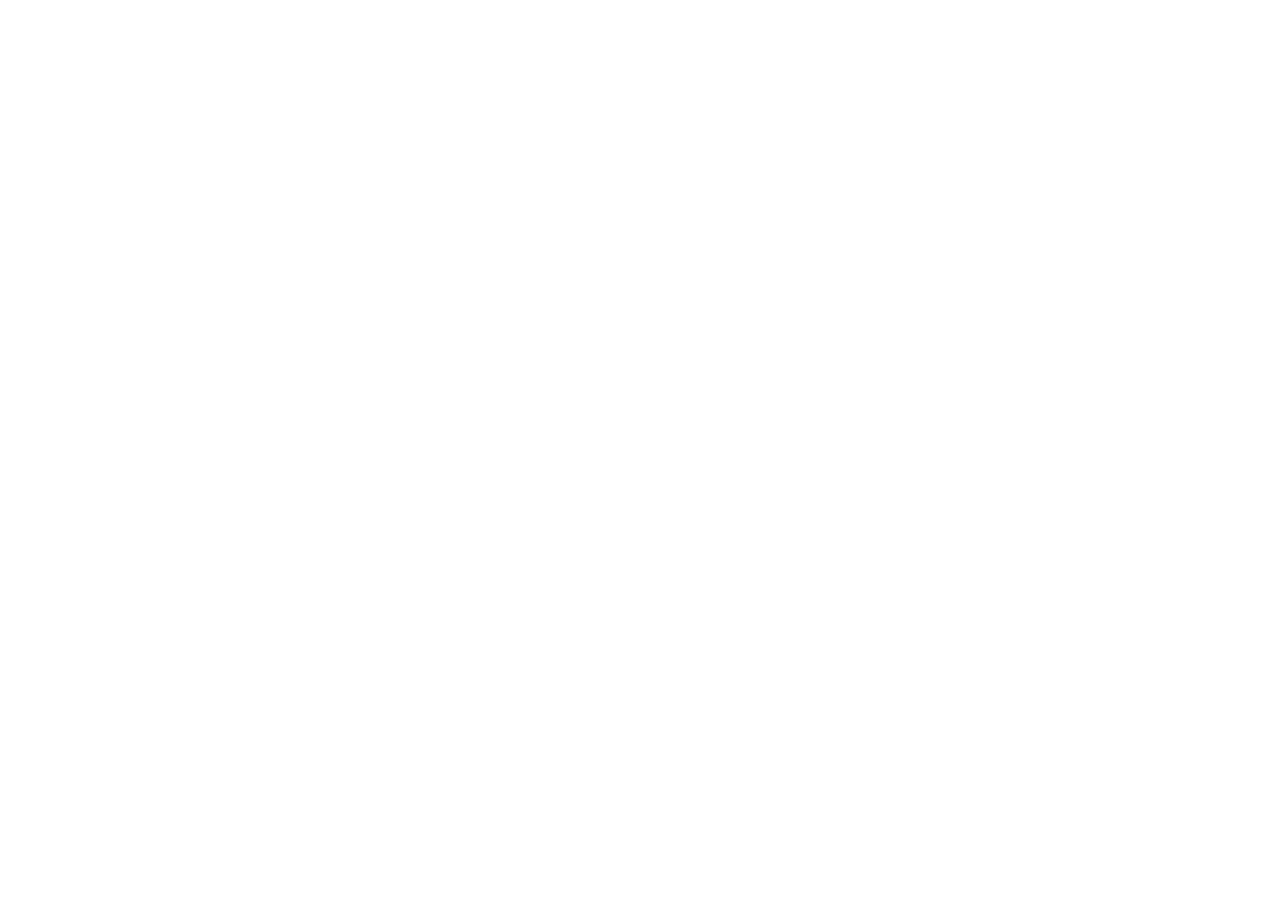
==== index.html @ b68f8e76 "1st commit" ====
<!DOCTYPE html>
<html>

<head>
    <meta charset="utf-8">
    <title>O-Be Mobile Website</title>
    <meta name="viewport" content="width=device-width, initial-scale=1, maximum-scale=1, user-scalable=no">
    <!-- font family  webfont link -->
    <!--<link href='http://fonts.googleapis.com/css?family=Roboto:500,400italic,700,400' rel='stylesheet' type='text/css'>-->
    <!--<link href='http://fonts.googleapis.com/css?family=Lobster+Two:400italic,400' rel='stylesheet' type='text/css'> -->
    <!-- CSS links  -->
    <link href="css/bootstrap.css" rel="stylesheet" type="text/css" />
    <link href="css/owlcarousal/owl.carousel.css" rel="stylesheet" type="text/css" />
    <link href="css/owlcarousal/owl.transitions.css" rel="stylesheet" type="text/css" />
    <link href="css/footable/footable.core.css" rel="stylesheet" type="text/css" />
    <link href="css/footable/footable.standalone.css" rel="stylesheet" type="text/css" />
    <link href='css/photoswipe.css' rel='stylesheet' type='text/css'>
    <link href='css/default-skin.css' rel='stylesheet' type='text/css'>
    <link href='css/jquery.mobile.custom.structure.css' rel='stylesheet' type='text/css'>
    <link href="css/style.css" rel="stylesheet" type="text/css" />
    <link href="css/style.css" rel="stylesheet" type="text/css" /> </head>

<body class="orange">
    <!-- Home page start -->
    <div class="page" data-role="page" id="home">
        <!-- navigation menu start here -->
        <div class="sidebar">
            <div class="profile"> <img src="img/profile.png" class="profilebg" alt="">
                <div class="profilepic"><img src="https://placehold.it/160x160/F9B269/ffffff/&text=User" class="" alt=""></div>
                <div class="text-center username"></div>
            </div>
            <ul class="nav navbar-nav navbar-right pull-left side-menu"> </ul>
        </div>
        <!-- navigation menu start here -->
        <!-- Header start here -->
        <div class="header">
            <button class="btn btn-primary pull-left opensidebarbtn"> <span class="glyphicon glyphicon-menu-hamburger" aria-hidden="true"></span> </button>
            <div class="page_title">O-Be</div>
            <button class="btn btn-primary pull-right notification-btn"><span class="glyphicon glyphicon-bell" aria-hidden="true"></span></button> <span class="badge pull-right badge-notify top-badge">0</span>
            <button class="btn btn-primary pull-right logout-btn"><span class="glyphicon glyphicon-log-out" aria-hidden="true"></span></button>
            <div class="notification-list">
                <div class="container-fluid" style="margin-top:0">
                    <div class="row">
                        <div class="col-md-12 textcenter services">
                            <div class="details">
                                <p>Notification 1</p>
                            </div>
                        </div>
                        <div class="col-md-12 textcenter services">
                            <div class="details">
                                <p>Notification 2</p>
                            </div>
                        </div>
                    </div>
                </div>
            </div>
        </div>
        <!-- Header ends here -->
        <!-- page content start here -->
        <div class="container-fluid">
            <div class="row">
                <div id="myCarousel" class="slide">
                    <div class="item active"> <img src="img/profile.png" alt="">
                        <div class="carousel-caption">
                            <h2>O-Be is Awesome</h2>
                            <p>Powerfull and Intutive</p>
                        </div>
                    </div>
                    <div class="item"> <img src="img/profile.png" alt="">
                        <div class="carousel-caption">
                            <h2>Innovative and Clean</h2>
                            <p>Sharp edges & Clean design</p>
                        </div>
                    </div>
                    <div class="item"> <img src="img/profile.png" alt="">
                        <div class="carousel-caption">
                            <h2>More Flexible Elements</h2>
                            <p>Swipe to slide Wipe to side menu.</p>
                        </div>
                    </div>
                </div>
            </div>
            <div class="col-md-12">
                <h3>Welcome</h3>
                <p>O-Be brings Awesome creativity to your application, an awesome page, great user experience, all of this with better and best frameworks</p>
            </div>
            <div class="">
                <div class="col-lg-4 textcenter features">
                    <div class=" img"><img class="" alt="140x140" src="img/services3.jpg"></div>
                    <h2>Awesome</h2>
                    <p>Retina Device Ready,Impressive with Sharp icons. hundreads of font awesome fonts icons </p>
                    <p><a class="btn btn-default" href="#" role="button">View details »</a></p>
                </div>
                <div class="col-lg-4 textcenter features">
                    <div class=" img"><img class="" alt="140x140" src="img/services2.jpg"></div>
                    <h2>Creative</h2>
                    <p>Followed by Bootstrap Frame work to makes light weighted Code and clean development</p>
                    <p><a class="btn btn-default" href="#" role="button">View details »</a></p>
                </div>
                <div class="col-lg-4 textcenter features">
                    <div class=" img"><img class="" alt="140x140" src="img/services1.jpg"></div>
                    <h2>Adoptable</h2>
                    <p>Multiple device supported HTML Development, easy to adopt for Phonegap app also</p>
                    <p><a class="btn btn-default" href="#" role="button">View details »</a></p>
                </div>
            </div>
            <div class="row">
                <div class="col-md-12 section_imgtitle">
                    <h1>Services</h1>
                    <h5>We love creative stuff and we are delivered</h5>
                    <div class="overlay_chex"></div> <img class="responsive_image" src="img/banner1.jpg" alt="img"> </div>
            </div>
            <div class="alert alert-success alert-dismissible" role="alert">
                <button type="button" class="close" data-dismiss="alert" aria-label="Close"><span aria-hidden="true">&times;</span></button> <strong>Awesome!</strong> <span id="devicemessage">Better check yourself, you're looking too good.</span>
                <br> This message displayed by device detaction script </div>
            <div>
                <div class="clearfix"></div>
                <div class="container-fluid">
                    <div class="row">
                        <div class="col-lg-4 textcenter services">
                            <div class=" img"><img class="" alt="140x140" src="img/services1.jpg"></div>
                            <div class="details">
                                <h4 class="text-left">O-Be is Awesome</h4>
                                <p>Lorem ipsum dolor sit amet, consectetur adipiscing elit. Donec venenatis sagittis ipsum, mollis pharetra nunc auctor in. Aenean quis diam est. </p>
                                <p><a class="btn btn-default" href="#" role="button">View details »</a></p>
                            </div>
                        </div>
                        <div class="col-lg-4 textcenter services">
                            <div class=" img"><img class="" alt="140x140" src="img/services2.jpg"></div>
                            <div class="details">
                                <h4 class="text-left">Innovative and Clean</h4>
                                <p>Lorem ipsum dolor sit amet, consectetur adipiscing elit. Donec venenatis sagittis ipsum, mollis pharetra nunc auctor in. Aenean quis diam est. </p>
                                <p><a class="btn btn-default" href="#" role="button">View details »</a></p>
                            </div>
                        </div>
                        <div class="col-lg-4 textcenter services">
                            <div class=" img"><img class="" alt="140x140" src="img/services3.jpg"></div>
                            <div class="details">
                                <h4 class="text-left">More Flexible Elements</h4>
                                <p>Lorem ipsum dolor sit amet, consectetur adipiscing elit. Donec venenatis sagittis ipsum, mollis pharetra nunc auctor in. Aenean quis diam est. </p>
                                <p><a class="btn btn-default" href="#" role="button">View details »</a></p>
                            </div>
                        </div>
                    </div>
                </div>
            </div>
            <hr>
            <blockquote>
                <p>Very nice to handle code nad CSS, Multi theme color combinationa and much more. Great work thanks for beautiful template</p>
                <footer>maxartkiller<cite title="Source Title">Design World</cite></footer>
            </blockquote>
        </div>
        <!-- page content ends here -->
    </div>
    <!-- Home page end-->
    <!-- introduction page -->
    <div class="page" id="introduction" data-role="page">
        <div class="slidercontainer">
            <div class="clearfix"></div>
            <div id="indexcarousal" class=" indexpage">
                <div class="item active"> <img src="img/index1.jpg" alt="">
                    <div class="carousel-caption">
                        <h4>O-Be is Awesome</h4>
                        <p>Powerfull and Intutive</p>
                    </div>
                </div>
                <div class="item"> <img src="img/index2.jpg" alt="">
                    <div class="carousel-caption">
                        <h4>Innovative and Clean</h4>
                        <p>Sharp edges & Clean design</p>
                    </div>
                </div>
                <div class="item"> <img src="img/index3.jpg" alt="">
                    <div class="carousel-caption">
                        <h4>More Flexible Elements</h4>
                        <p>Swipe to slide Wipe to side menu.</p>
                    </div>
                </div>
            </div>
            <div class="profile_btns"> <a href="#login" data-transition="slide" class="btn btn-success">Login</a> <a href="#register" data-transition="slide" class="btn btn-default">Signup</a> </div>
        </div>
    </div>
    <!-- End of introduction -->
    <!-- Start of order history  -->
    <div class="page" data-role="page" id="order-history">
        <div class="sidebar">
            <div class="profile"> <img src="img/profile.png" class="profilebg" alt="">
                <div class="profilepic"><img src="https://placehold.it/160x160/F9B269/ffffff/&text=User" class="" alt=""></div>
                <div class="text-center username">Max Smith<span>London, UK</span></div>
            </div>
            <ul class="nav navbar-nav navbar-right pull-left side-menu"> </ul>
        </div>
        <div class="header">
            <button class="btn btn-primary pull-left opensidebarbtn"><span class="glyphicon glyphicon-menu-hamburger" aria-hidden="true"></span></button>
            <div class="page_title">Order History</div>
            <button class="btn btn-primary pull-right notification-btn"><span class="glyphicon glyphicon-bell" aria-hidden="true"></span></button> <span class="badge pull-right badge-notify top-badge">0</span>
            <button class="btn btn-primary pull-right logout-btn"><span class="glyphicon glyphicon-log-out" aria-hidden="true"></span></button>
            <div class="notification-list">
                <div class="container-fluid" style="margin-top:0">
                    <div class="row">
                        <div class="col-md-12 textcenter services">
                            <div class="details">
                                <p>Notification 1</p>
                            </div>
                        </div>
                        <div class="col-md-12 textcenter services">
                            <div class="details">
                                <p>Notification 2</p>
                            </div>
                        </div>
                    </div>
                </div>
            </div>
        </div>
        <div class="container-fluid">
            <div class="row">
                <div class="col-md-12" style="margin-top:20px">
                    <h2 class="text-center">Title<br>
          <small>Footable</small></h2>
                    <hr>
                    <div class="col-xs-2" style="padding:0">Sort by</div>
                    <div class="col-xs-10" style="padding:0">
                        <div class="btn-group pull-right">
                            <button type="button" class="btn btn-default btn-xs dropdown-toggle" data-toggle="dropdown" aria-haspopup="true" aria-expanded="false">Date <span class="caret"></span></button>
                            <ul class="dropdown-menu">
                                <li><a href="#">Ascending</a></li>
                                <li><a href="#">Descending</a></li>
                            </ul>
                        </div>
                        <div class="btn-group pull-right">
                            <button type="button" class="btn btn-default btn-xs dropdown-toggle" data-toggle="dropdown" aria-haspopup="true" aria-expanded="false">Status <span class="caret"></span></button>
                            <ul class="dropdown-menu">
                                <li><a href="#">New</a></li>
                                <li><a href="#">Pending</a></li>
                                <li><a href="#">Completed</a></li>
                            </ul>
                        </div>
                        <div class="btn-group pull-right">
                            <button type="button" class="btn btn-default btn-xs dropdown-toggle" data-toggle="dropdown" aria-haspopup="true" aria-expanded="false">Quantity <span class="caret"></span></button>
                            <ul class="dropdown-menu">
                                <li><a href="#">Ascending</a></li>
                                <li><a href="#">Descending</a></li>
                            </ul>
                        </div>
                    </div>
                    <table class="footable">
                        <thead>
                            <tr>
                                <th>Order</th>
                                <th data-hide="phone">Quantity</th>
                                <th data-hide="phone,tablet">Method</th>
                                <th data-hide="phone,tablet">Date</th>
                                <th data-hide="phone,tablet">Action</th>
                            </tr>
                        </thead>
                        <tbody>
                            <tr>
                                <td>Ahmad Muhammad<span class="badge completed pull-right">Completed</span></td>
                                <td>500</td>
                                <td>COD</td>
                                <td>8/11/2017</td>
                                <td>
                                    <button type="button" class="btn btn-default btn-xs">View Detail</button>
                                </td>
                            </tr>
                            <tr>
                                <td>Siti Julia<span class="badge pending pull-right">Pending</span></td>
                                <td>100</td>
                                <td>Post</td>
                                <td>8/11/2017</td>
                                <td>
                                    <button type="button" class="btn btn-default btn-xs">View Detail</button>
                                </td>
                            </tr>
                            <tr>
                                <td>Ahmad Muhammad<span class="badge new pull-right">New</span></td>
                                <td>500</td>
                                <td>COD</td>
                                <td>7/11/2017</td>
                                <td>
                                    <button type="button" class="btn btn-default btn-xs">View Detail</button>
                                </td>
                            </tr>
                            <tr>
                                <td>Siti Julia<span class="badge pending pull-right">Pending</span></td>
                                <td>100</td>
                                <td>Post</td>
                                <td>8/11/2017</td>
                                <td>
                                    <button type="button" class="btn btn-default btn-xs">View Detail</button>
                                </td>
                            </tr>
                            <tr>
                                <td>Ahmad Muhammad<span class="badge completed pull-right">Completed</span></td>
                                <td>500</td>
                                <td>COD</td>
                                <td>8/11/2017</td>
                                <td>
                                    <button type="button" class="btn btn-default btn-xs">View Detail</button>
                                </td>
                            </tr>
                            <tr>
                                <td>Siti Julia<span class="badge pending pull-right">Pending</span></td>
                                <td>100</td>
                                <td>Post</td>
                                <td>8/11/2017</td>
                                <td>
                                    <button type="button" class="btn btn-default btn-xs">View Detail</button>
                                </td>
                            </tr>
                            <tr>
                                <td>Ahmad Muhammad<span class="badge completed pull-right">Completed</span></td>
                                <td>500</td>
                                <td>COD</td>
                                <td>8/11/2017</td>
                                <td>
                                    <button type="button" class="btn btn-default btn-xs">View Detail</button>
                                </td>
                            </tr>
                            <tr>
                                <td>Siti Julia<span class="badge pending pull-right">Pending</span></td>
                                <td>100</td>
                                <td>Post</td>
                                <td>8/11/2017</td>
                                <td>
                                    <button type="button" class="btn btn-default btn-xs">View Detail</button>
                                </td>
                            </tr>
                            <tr>
                                <td>Ahmad Muhammad<span class="badge completed pull-right">Completed</span></td>
                                <td>500</td>
                                <td>COD</td>
                                <td>8/11/2017</td>
                                <td>
                                    <button type="button" class="btn btn-default btn-xs">View Detail</button>
                                </td>
                            </tr>
                            <tr>
                                <td>Siti Julia<span class="badge pending pull-right">Pending</span></td>
                                <td>100</td>
                                <td>Post</td>
                                <td>8/11/2017</td>
                                <td>
                                    <button type="button" class="btn btn-default btn-xs">View Detail</button>
                                </td>
                            </tr>
                        </tbody>
                        <tfoot>
                            <tr>
                                <td colspan="3">
                                    <div class="pagination pagination-centered"></div>
                                </td>
                            </tr>
                        </tfoot>
                    </table>
                </div>
            </div>
        </div>
        <!-- end of container -->
    </div>
    <!-- End of order history  -->
    <!-- Start of my order history  -->
    <div class="page" data-role="page" id="my-order-history">
        <div class="sidebar">
            <div class="profile"> <img src="img/profile.png" class="profilebg" alt="">
                <div class="profilepic"><img src="https://placehold.it/160x160/F9B269/ffffff/&text=User" class="" alt=""></div>
                <div class="text-center username">Max Smith<span>London, UK</span></div>
            </div>
            <ul class="nav navbar-nav navbar-right pull-left side-menu">
                <li><a href="#home" data-transition="slide"><span class="glyphicon glyphicon-home" aria-hidden="true"></span>Home</a></li>
                <li><a href="#order-history" data-transition="slide"><span class="glyphicon glyphicon-user" aria-hidden="true"></span>Order History</a></li>
                <li><a href="#feature" data-transition="slide"><span class="glyphicon glyphicon-briefcase" aria-hidden="true"></span>Feature</a></li>
                <li><a href="#gallerys" data-transition="slide"><span class="glyphicon glyphicon-picture" aria-hidden="true"></span>Gallery</a></li>
                <li><a href="#blog" data-transition="slide">Blog</a></li>
                <li><a href="#blogdetails" data-transition="slide"><span class="glyphicon glyphicon-list-alt" aria-hidden="true"></span>Article</a></li>
                <li><a href="#contactus" data-transition="slide"><span class="glyphicon glyphicon-envelope" aria-hidden="true"></span>Contact</a></li>
                <li><a href="#login" data-transition="slide"><span class="glyphicon glyphicon-user" aria-hidden="true"></span>Login</a></li>
                <li><a href="#register" data-transition="slide"><span class="glyphicon glyphicon-user" aria-hidden="true"></span>Register</a></li>
                <li><a href="#profile" data-transition="slide"><span class="glyphicon glyphicon-star-empty" aria-hidden="true"></span>Profile</a></li>
                <li><a href="#introduction" data-transition="slide"><span class="glyphicon glyphicon-info-sign" aria-hidden="true"></span>Introduction</a></li>
                <li><a href="#error" data-transition="slide"><span class="glyphicon glyphicon-alert" aria-hidden="true"></span>404</a></li>
            </ul>
        </div>
        <div class="header">
            <button class="btn btn-primary pull-left opensidebarbtn"><span class="glyphicon glyphicon-menu-hamburger" aria-hidden="true"></span></button>
            <div class="page_title">My Order History</div>
            <button class="btn btn-primary pull-right notification-btn"><span class="glyphicon glyphicon-bell" aria-hidden="true"></span></button> <span class="badge pull-right badge-notify top-badge">0</span>
            <button class="btn btn-primary pull-right logout-btn"><span class="glyphicon glyphicon-log-out" aria-hidden="true"></span></button>
            <div class="notification-list">
                <div class="container-fluid" style="margin-top:0">
                    <div class="row">
                        <div class="col-md-12 textcenter services">
                            <div class="details">
                                <p>Notification 1</p>
                            </div>
                        </div>
                        <div class="col-md-12 textcenter services">
                            <div class="details">
                                <p>Notification 2</p>
                            </div>
                        </div>
                    </div>
                </div>
            </div>
        </div>
        <div class="container-fluid">
            <div class="row">
                <div class="col-md-12" style="margin-top:20px">
                    <h2 class="text-center">Title<br>
          <small>Footable</small></h2>
                    <hr>
                    <div class="col-xs-2" style="padding:0">Sort by</div>
                    <div class="col-xs-10" style="padding:0">
                        <div class="btn-group pull-right">
                            <button type="button" class="btn btn-default btn-xs dropdown-toggle" data-toggle="dropdown" aria-haspopup="true" aria-expanded="false">Date <span class="caret"></span></button>
                            <ul class="dropdown-menu">
                                <li><a href="#">Ascending</a></li>
                                <li><a href="#">Descending</a></li>
                            </ul>
                        </div>
                        <div class="btn-group pull-right">
                            <button type="button" class="btn btn-default btn-xs dropdown-toggle" data-toggle="dropdown" aria-haspopup="true" aria-expanded="false">Status <span class="caret"></span></button>
                            <ul class="dropdown-menu">
                                <li><a href="#">New</a></li>
                                <li><a href="#">Pending</a></li>
                                <li><a href="#">Completed</a></li>
                            </ul>
                        </div>
                        <div class="btn-group pull-right">
                            <button type="button" class="btn btn-default btn-xs dropdown-toggle" data-toggle="dropdown" aria-haspopup="true" aria-expanded="false">Quantity <span class="caret"></span></button>
                            <ul class="dropdown-menu">
                                <li><a href="#">Ascending</a></li>
                                <li><a href="#">Descending</a></li>
                            </ul>
                        </div>
                    </div>
                    <table class="footable">
                        <thead>
                            <tr>
                                <th>Date</th>
                                <th data-hide="phone">Quantity</th>
                                <th data-hide="phone,tablet">Method</th>
                                <th data-hide="phone,tablet">Action</th>
                            </tr>
                        </thead>
                        <tbody>
                            <tr>
                                <td>8/11/2017<span class="badge completed pull-right">Completed</span></td>
                                <td>500</td>
                                <td>COD</td>
                                <td>
                                    <button type="button" class="btn btn-default btn-xs">View Detail</button>
                                </td>
                            </tr>
                            <tr>
                                <td>1/11/2017<span class="badge pending pull-right">Pending</span></td>
                                <td>100</td>
                                <td>Post</td>
                                <td>
                                    <button type="button" class="btn btn-default btn-xs">View Detail</button>
                                </td>
                            </tr>
                            <tr>
                                <td>8/11/2017<span class="badge new pull-right">New</span></td>
                                <td>500</td>
                                <td>COD</td>
                                <td>
                                    <button type="button" class="btn btn-default btn-xs">View Detail</button>
                                </td>
                            </tr>
                            <tr>
                                <td>1/11/2017<span class="badge pending pull-right">Pending</span></td>
                                <td>100</td>
                                <td>Post</td>
                                <td>
                                    <button type="button" class="btn btn-default btn-xs">View Detail</button>
                                </td>
                            </tr>
                            <tr>
                                <td>8/11/2017<span class="badge completed pull-right">Completed</span></td>
                                <td>500</td>
                                <td>COD</td>
                                <td>
                                    <button type="button" class="btn btn-default btn-xs">View Detail</button>
                                </td>
                            </tr>
                            <tr>
                                <td>1/11/2017<span class="badge pending pull-right">Pending</span></td>
                                <td>100</td>
                                <td>Post</td>
                                <td>
                                    <button type="button" class="btn btn-default btn-xs">View Detail</button>
                                </td>
                            </tr>
                            <tr>
                                <td>8/11/2017<span class="badge completed pull-right">Completed</span></td>
                                <td>500</td>
                                <td>COD</td>
                                <td>
                                    <button type="button" class="btn btn-default btn-xs">View Detail</button>
                                </td>
                            </tr>
                            <tr>
                                <td>1/11/2017<span class="badge pending pull-right">Pending</span></td>
                                <td>100</td>
                                <td>Post</td>
                                <td>
                                    <button type="button" class="btn btn-default btn-xs">View Detail</button>
                                </td>
                            </tr>
                            <tr>
                                <td>8/11/2017<span class="badge completed pull-right">Completed</span></td>
                                <td>500</td>
                                <td>COD</td>
                                <td>
                                    <button type="button" class="btn btn-default btn-xs">View Detail</button>
                                </td>
                            </tr>
                            <tr>
                                <td>1/11/2017<span class="badge pending pull-right">Pending</span></td>
                                <td>100</td>
                                <td>Post</td>
                                <td>
                                    <button type="button" class="btn btn-default btn-xs">View Detail</button>
                                </td>
                            </tr>
                        </tbody>
                        <tfoot>
                            <tr>
                                <td colspan="3">
                                    <div class="pagination pagination-centered"></div>
                                </td>
                            </tr>
                        </tfoot>
                    </table>
                </div>
            </div>
        </div>
        <!-- end of container -->
    </div>
    <!-- End of my order history  -->
    <!-- Start of agent list  -->
    <div class="page" data-role="page" id="agent-list">
        <div class="sidebar">
            <div class="profile"> <img src="img/profile.png" class="profilebg" alt="">
                <div class="profilepic"><img src="https://placehold.it/160x160/F9B269/ffffff/&text=User" class="" alt=""></div>
                <div class="text-center username">Max Smith<span>London, UK</span></div>
            </div>
            <ul class="nav navbar-nav navbar-right pull-left side-menu"> </ul>
        </div>
        <div class="header">
            <button class="btn btn-primary pull-left opensidebarbtn"><span class="glyphicon glyphicon-menu-hamburger" aria-hidden="true"></span></button>
            <div class="page_title">Agent List</div>
            <button class="btn btn-primary pull-right notification-btn"><span class="glyphicon glyphicon-bell" aria-hidden="true"></span></button> <span class="badge pull-right badge-notify top-badge">0</span>
            <button class="btn btn-primary pull-right logout-btn"><span class="glyphicon glyphicon-log-out" aria-hidden="true"></span></button>
            <div class="notification-list">
                <div class="container-fluid" style="margin-top:0">
                    <div class="row">
                        <div class="col-md-12 textcenter services">
                            <div class="details">
                                <p>Notification 1</p>
                            </div>
                        </div>
                        <div class="col-md-12 textcenter services">
                            <div class="details">
                                <p>Notification 2</p>
                            </div>
                        </div>
                    </div>
                </div>
            </div>
        </div>
        <div class="container-fluid">
            <div class="row">
                <div class="col-md-12" style="margin-top:20px">
                    <!--
                    <h2 class="text-center">Title<br>
          <small>Footable</small></h2>
                    <hr>
-->
                    <div class="form-group">
                        <div class="input-group">
                            <input type="text" id="filter-agent" class="form-control" placeholder="Search agent...">
                            <div class="input-group-addon"><span class="glyphicon glyphicon-search" aria-hidden="true"></span></div>
                        </div>
                    </div>
                    <!--                    <div class="col-xs-12" style="padding:5px;">Show only <span class="badge New">New</span></div>-->
                    <table class="footable" id="agent-table">
                        <thead>
                            <tr>
                                <th>Agent</th>
                                <th style="text-align:center">Status</th>
                                <th data-hide="all">Since</th>
                                <th data-hide="all">Action</th>
                            </tr>
                        </thead>
                        <tbody> </tbody>
                        <tfoot>
                            <tr>
                                <td colspan="3">
                                    <div class="pagination pagination-centered"></div>
                                </td>
                            </tr>
                        </tfoot>
                    </table>
                </div>
            </div>
        </div>
        <!-- end of container -->
    </div>
    <!-- End of agent list  -->
    <!-- Start of  stockist list -->
    <div class="page" id="stockist-list" data-role="page">
        <div class="sidebar">
            <div class="profile"> <img src="img/profile.png" class="profilebg" alt="">
                <div class="profilepic"><img src="https://placehold.it/160x160/F9B269/ffffff/&text=User" class="" alt=""></div>
                <div class="text-center username"></div>
            </div>
            <ul class="nav navbar-nav navbar-right pull-left side-menu"> </ul>
        </div>
        <div class="header">
            <button class="btn btn-primary pull-left opensidebarbtn"><span class="glyphicon glyphicon-menu-hamburger" aria-hidden="true"></span></button>
            <div class="page_title">Stockist List</div>
            <button class="btn btn-primary pull-right notification-btn"><span class="glyphicon glyphicon-bell" aria-hidden="true"></span></button> <span class="badge pull-right badge-notify top-badge">0</span>
            <button class="btn btn-primary pull-right logout-btn"><span class="glyphicon glyphicon-log-out" aria-hidden="true"></span></button>
            <div class="notification-list">
                <div class="container-fluid" style="margin-top:0">
                    <div class="row">
                        <div class="col-md-12 textcenter services">
                            <div class="details">
                                <p>Notification 1</p>
                            </div>
                        </div>
                        <div class="col-md-12 textcenter services">
                            <div class="details">
                                <p>Notification 2</p>
                            </div>
                        </div>
                    </div>
                </div>
            </div>
        </div>
        <div class="container-fluid">
            <div class="row">
                <div class="col-md-12" style="margin-top:20px">
                    <!--
                    <h2 class="text-center">Title<br>
          <small>Footable</small></h2>
                    <hr>
-->
                    <div class="container" style="padding:0">
                        <!--
                        <div class="well well-sm" style="background:transparent;border:none;box-shadow:none;margin:0;padding:0"> <strong>Toggle view </strong>
                            <div class="btn-group"> <a href="#" id="list" class="btn btn-default btn-sm"><span class="glyphicon glyphicon-th-list">
            </span>List</a> <a href="#" id="grid" class="btn btn-default btn-sm"><span
                class="glyphicon glyphicon-th"></span>Grid</a> </div>
                        </div>
-->
                        <div id="stockists-container" class="row list-group"> </div>
                    </div>
                </div>
            </div>
            <!-- end of container -->
        </div>
    </div>
    <!-- End of  stockist list -->
    <!-- Start of  order now -->
    <div class="page" id="order" data-role="page">
        <div class="sidebar">
            <div class="profile"> <img src="img/profile.png" class="profilebg" alt="">
                <div class="profilepic"><img src="https://placehold.it/160x160/F9B269/ffffff/&text=User" class="" alt=""></div>
                <div class="text-center username"></div>
            </div>
            <ul class="nav navbar-nav navbar-right pull-left side-menu"> </ul>
        </div>
        <div class="header">
            <a href="#" data-rel="back">
                <button class="btn btn-primary pull-left backsidebarbtn"><span class="glyphicon glyphicon-chevron-left" aria-hidden="true"></span></button>
            </a>
            <div class="page_title">Order Now</div>
            <button class="btn btn-primary pull-right notification-btn"><span class="glyphicon glyphicon-bell" aria-hidden="true"></span></button> <span class="badge pull-right badge-notify top-badge">0</span>
            <button class="btn btn-primary pull-right logout-btn"><span class="glyphicon glyphicon-log-out" aria-hidden="true"></span></button>
            <div class="notification-list">
                <div class="container-fluid" style="margin-top:0">
                    <div class="row">
                        <div class="col-md-12 textcenter services">
                            <div class="details">
                                <p>Notification 1</p>
                            </div>
                        </div>
                        <div class="col-md-12 textcenter services">
                            <div class="details">
                                <p>Notification 2</p>
                            </div>
                        </div>
                    </div>
                </div>
            </div>
        </div>
        <div class="container-fluid">
            <div class="row">
                <div class="col-md-12" style="margin-top:20px">
                    <h2 class="text-center"><span class="stockist-brand"></span><br>
          <small><span class="stockist-name"></span></small></h2>
                    <hr>
                    <ul class="list-group product-list"> </ul>
                </div>
            </div>
            <button type="button" class="btn btn-danger new order-now" style="width:100%;margin-bottom:15px">Order Now</button>
            <!-- end of container -->
        </div>
    </div>
    <!-- End of  order now -->
    <!-- Start of  address_pick -->
    <div class="page" id="address-pick" data-role="page">
        <div class="sidebar">
            <div class="profile"> <img src="img/profile.png" class="profilebg" alt="">
                <div class="profilepic"><img src="https://placehold.it/160x160/F9B269/ffffff/&text=User" class="" alt=""></div>
                <div class="text-center username"></div>
            </div>
            <ul class="nav navbar-nav navbar-right pull-left side-menu"> </ul>
        </div>
        <div class="header">
            <a href="#" data-rel="back">
                <button class="btn btn-primary pull-left backsidebarbtn"><span class="glyphicon glyphicon-chevron-left" aria-hidden="true"></span></button>
            </a>
            <div class="page_title">Choose Address</div>
            <button class="btn btn-primary pull-right notification-btn"><span class="glyphicon glyphicon-bell" aria-hidden="true"></span></button> <span class="badge pull-right badge-notify top-badge">0</span>
            <button class="btn btn-primary pull-right logout-btn"><span class="glyphicon glyphicon-log-out" aria-hidden="true"></span></button>
            <div class="notification-list">
                <div class="container-fluid" style="margin-top:0">
                    <div class="row">
                        <div class="col-md-12 textcenter services">
                            <div class="details">
                                <p>Notification 1</p>
                            </div>
                        </div>
                        <div class="col-md-12 textcenter services">
                            <div class="details">
                                <p>Notification 2</p>
                            </div>
                        </div>
                    </div>
                </div>
            </div>
        </div>
        <div class="container-fluid">
            <div class="row">
                <div class="col-md-12" style="margin-top:20px">
                    <ul class="list-group address-list"> </ul>
                </div>
            </div>
            <button type="button" class="btn btn-danger new next-btn" style="width:100%">Next</button>
            <!-- end of container -->
        </div>
    </div>
    <!-- End of  address pick -->
    <!-- Start of  add address -->
    <div class="page" id="add-address" data-role="page">
        <div class="sidebar">
            <div class="profile"> <img src="img/profile.png" class="profilebg" alt="">
                <div class="profilepic"><img src="https://placehold.it/160x160/F9B269/ffffff/&text=User" class="" alt=""></div>
                <div class="text-center username"></div>
            </div>
            <ul class="nav navbar-nav navbar-right pull-left side-menu"> </ul>
        </div>
        <div class="header">
            <a href="#" data-rel="back">
                <button class="btn btn-primary pull-left backsidebarbtn"><span class="glyphicon glyphicon-chevron-left" aria-hidden="true"></span></button>
            </a>
            <div class="page_title">Add Address</div>
            <button class="btn btn-primary pull-right notification-btn"><span class="glyphicon glyphicon-bell" aria-hidden="true"></span></button> <span class="badge pull-right badge-notify top-badge">0</span>
            <button class="btn btn-primary pull-right logout-btn"><span class="glyphicon glyphicon-log-out" aria-hidden="true"></span></button>
            <div class="notification-list">
                <div class="container-fluid" style="margin-top:0">
                    <div class="row">
                        <div class="col-md-12 textcenter services">
                            <div class="details">
                                <p>Notification 1</p>
                            </div>
                        </div>
                        <div class="col-md-12 textcenter services">
                            <div class="details">
                                <p>Notification 2</p>
                            </div>
                        </div>
                    </div>
                </div>
            </div>
        </div>
        <div class="container-fluid">
            <div class="row">
                <div class="col-md-12" style="margin-top:20px">
                    <form id="add-address">
                        <ul class="list-group address-input">
                            <li class="list-group-item">
                                <input type="text" name="receiver-name" class="form-control" placeholder="Name"> </li>
                            <li class="list-group-item">
                                <div class="input-group">
                                    <div class="input-group-addon">+60</div>
                                    <input type="text" name="phone-num" class="form-control" onkeyup="this.value=this.value.replace(/[^\d]/,'')" placeholder="Phone "> </div>
                            </li>
                            <li class="list-group-item">
                                <input type="text" name="receiver-address" class="form-control" placeholder="Address(Unit number, street)"> </li>
                            <li class="list-group-item">
                                <input type="text" name="receiver-city" class="form-control" placeholder="City/Area"> </li>
                            <li class="list-group-item">
                                <input type="text" name="postcode" class="form-control" onkeyup="this.value=this.value.replace(/[^\d]/,'')" placeholder="Postcode"> </li>
                            <li class="list-group-item">
                                <input type="text" name="state" class="form-control" placeholder="State"> </li>
                            <li class="list-group-item">
                                <div class="row">
                                    <div class="col-xs-8" style="line-height: 30px;">Set as default?</div>
                                    <div class="col-xs-4">
                                        <div class="switch pull-right" style="margin:0">
                                            <input id="cmn-toggle-4" class="max-toggle max-toggle-round-flat" type="checkbox" data-role="none">
                                            <label for="cmn-toggle-4" style="margin:0"></label>
                                        </div>
                                    </div>
                                </div>
                            </li>
                        </ul>
                    </form>
                </div>
            </div>
            <button type="button" class="btn btn-danger new save-btn" style="width:100%">Save</button>
            <!-- end of container -->
        </div>
    </div>
    <!-- End of  add address -->
    <!-- Start of  edit address -->
    <div class="page" id="add-address" data-role="page">
        <div class="sidebar">
            <div class="profile"> <img src="img/profile.png" class="profilebg" alt="">
                <div class="profilepic"><img src="https://placehold.it/160x160/F9B269/ffffff/&text=User" class="" alt=""></div>
                <div class="text-center username"></div>
            </div>
            <ul class="nav navbar-nav navbar-right pull-left side-menu"> </ul>
        </div>
        <div class="header">
            <a href="#" data-rel="back">
                <button class="btn btn-primary pull-left backsidebarbtn"><span class="glyphicon glyphicon-chevron-left" aria-hidden="true"></span></button>
            </a>
            <div class="page_title">Edit Address</div>
            <button class="btn btn-primary pull-right notification-btn"><span class="glyphicon glyphicon-bell" aria-hidden="true"></span></button> <span class="badge pull-right badge-notify top-badge">0</span>
            <button class="btn btn-primary pull-right logout-btn"><span class="glyphicon glyphicon-log-out" aria-hidden="true"></span></button>
            <div class="notification-list">
                <div class="container-fluid" style="margin-top:0">
                    <div class="row">
                        <div class="col-md-12 textcenter services">
                            <div class="details">
                                <p>Notification 1</p>
                            </div>
                        </div>
                        <div class="col-md-12 textcenter services">
                            <div class="details">
                                <p>Notification 2</p>
                            </div>
                        </div>
                    </div>
                </div>
            </div>
        </div>
        <div class="container-fluid">
            <div class="row">
                <div class="col-md-12" style="margin-top:20px">
                    <form id="add-address">
                        <ul class="list-group address-input">
                            <li class="list-group-item">
                                <input type="text" name="receiver-name" class="form-control" placeholder="Name"> </li>
                            <li class="list-group-item">
                                <div class="input-group">
                                    <div class="input-group-addon">+60</div>
                                    <input type="text" name="phone-num" class="form-control" onkeyup="this.value=this.value.replace(/[^\d]/,'')" placeholder="Phone "> </div>
                            </li>
                            <li class="list-group-item">
                                <input type="text" name="receiver-address" class="form-control" placeholder="Address(Unit number, street)"> </li>
                            <li class="list-group-item">
                                <input type="text" name="receiver-city" class="form-control" placeholder="City/Area"> </li>
                            <li class="list-group-item">
                                <input type="text" name="postcode" class="form-control" onkeyup="this.value=this.value.replace(/[^\d]/,'')" placeholder="Postcode"> </li>
                            <li class="list-group-item">
                                <input type="text" name="state" class="form-control" placeholder="State"> </li>
                            <li class="list-group-item">
                                <div class="row">
                                    <div class="col-xs-8" style="line-height: 30px;">Set as default?</div>
                                    <div class="col-xs-4">
                                        <div class="switch pull-right" style="margin:0">
                                            <input id="cmn-toggle-4" class="max-toggle max-toggle-round-flat" type="checkbox" data-role="none">
                                            <label for="cmn-toggle-4" style="margin:0"></label>
                                        </div>
                                    </div>
                                </div>
                            </li>
                        </ul>
                    </form>
                </div>
            </div>
            <button type="button" class="btn btn-danger new save-btn" style="width:100%">Save</button>
            <!-- end of container -->
        </div>
    </div>
    <!-- End of  edit address -->
    <!-- Start of Agent Application  -->
    <div class="page" id="agent-apply" data-role="page">
        <div class="header "> <a href="#" data-rel="back" data-transition="slide" class="btn btn-primary pull-left back"><span class="glyphicon glyphicon-chevron-left" aria-hidden="true"></span></a>
            <div class="page_title">Agent Application</div>
        </div>
        <div class="container-fluid">
            <div class="loginblock feature text-center">
                <div class=" usericon"><span class="glyphicon glyphicon-user" aria-hidden="true"></span></div>
                <form id="apply-form" class="text-left">
                    <div class="text-center"><b>GO ID</b></div>
                    <div class="form-group">
                        <input type="text" class="form-control" name="regstockist" placeholder="#ABC123"> <i>Note: Only fill this with ID from stockist to register network.</i> </div>
                    <hr>
                    <button type="button" class="btn btn-primary btn-lg apply-btn">Apply</button>
                </form>
                <div class="clearfix"></div>
            </div>
        </div>
        <!-- end of container -->
    </div>
    <!-- End of Agent Application  -->
    <!-- Start of Login  -->
    <div class="page login landing" id="login" data-role="page">
        <div class="header "> <a href="#introduction" data-transition="slide" class="btn btn-primary pull-left back"><span class="glyphicon glyphicon-chevron-left" aria-hidden="true"></span></a>
            <div class="page_title">O-Be</div>
        </div>
        <div class="container-fluid">
            <div class="loginblock feature text-center">
                <div class=" usericon"><span class="glyphicon glyphicon-user" aria-hidden="true"></span></div>
                <form id="login-form" class="text-left">
                    <div class="form-group">
                        <input type="email" name="logemail" class="form-control" placeholder="Enter Email"> </div>
                    <div class="form-group">
                        <input type="password" name="logpassword" class="form-control" placeholder="Enter Password"> </div>
                    <!--
                    <div class="switch small">
                        <input id="cmn-toggle-1" class="max-toggle max-toggle-round" type="checkbox" checked data-role="none">
                        <label for="cmn-toggle-1"></label> <span class="label">Remember me</span> </div>
-->
                    <button type="button" class="btn btn-primary btn-lg login-btn">Login</button>
                    <p class="text-center">
                        <br>Don't have account? <a class="login_signinLink" href="#register" data-transition="slide">Signup</a></p>
                    <p class="text-center">
                        <br> <a class="login_signinLink" href="#reset_password">Forget Password?</a></p>
                </form>
                <div class="clearfix"></div>
            </div>
        </div>
        <!-- end of container -->
    </div>
    <!-- End of Login  -->
    <!-- Start of Register  -->
    <div class="page login" id="register" data-role="page">
        <div class="header "> <a href="#introduction" data-transition="slide" class="btn btn-primary pull-left back"><span class="glyphicon glyphicon-chevron-left" aria-hidden="true"></span></a>
            <div class="page_title">O-Be</div>
        </div>
        <div class="container-fluid">
            <div class="loginblock feature text-center">
                <div class=" usericon"><span class="glyphicon glyphicon-user" aria-hidden="true"></span></div>
                <form id="register-form" class="text-left">
                    <div class="form-group">
                        <input type="text" class="form-control required" name="regname" placeholder="Name"> </div>
                    <div class="form-group">
                        <input type="text" class="form-control required" name="regcallsign" placeholder="Username"> </div>
                    <div class="form-group">
                        <input type="email" class="form-control required" name="regemail" placeholder="Enter Email"> </div>
                    <div class="form-group">
                        <input type="password" class="form-control required" name="regpassword1" placeholder="Enter Password"> </div>
                    <div class="form-group">
                        <input type="password" class="form-control required" name="regpassword2" placeholder="Confirm Password"> </div>
                    <div class="form-group">
                        <input type="text" class="form-control required" name="regphone" placeholder="Phone Number"> </div>
                    <hr>
                    <div class="row">
                        <div class="col-xs-6">
                            <div class="radio">
                                <label style="display:inline;padding-left:0">
                                    <input type="radio" name="roleRadios" id="optionsRadios1" value="be-agent" checked>Become Agent</label>
                            </div>
                        </div>
                        <div class="col-xs-6">
                            <div class="radio">
                                <label style="display:inline;padding-left:0">
                                    <input type="radio" name="roleRadios" id="optionsRadios2" value="be-stockist">Become Stockist</label>
                            </div>
                        </div>
                    </div>
                    <div class="pick-role">
                        <div class="text-center"><b>GO ID</b></div>
                        <div class="form-group">
                            <input type="text" class="form-control" name="regstockist" placeholder="#ABC123" style="text-transform:uppercase"> <i>Note: Only fill this with ID from stockist to register network.</i> </div>
                    </div>
                    <hr>
                    <div class="switch small">
                        <input id="cmn-toggle-15" class="max-toggle max-toggle-round agree-check" type="checkbox" data-role="none" checked>
                        <label for="cmn-toggle-15"></label> <span class="label">I Accept <a href="#t&c" data-transition="slide">Terms & Condition</a></span> </div>
                    <button type="button" id="register-btn" class="btn btn-primary btn-lg">Register</button>
                    <p class="text-center">
                        <br>Already have an account? <a class="login_signinLink" href="#login" data-transition="slide">Login</a></p>
                </form>
                <div class="clearfix"></div>
            </div>
        </div>
        <!-- end of container -->
    </div>
    <!-- End of Register  -->
    <!-- Start of T&C  -->
    <div class="page login" id="t&c" data-role="page">
        <div class="header "> <a href="#register" data-transition="slide" class="btn btn-primary pull-left back"><span class="glyphicon glyphicon-chevron-left" aria-hidden="true"></span></a>
            <div class="page_title">Terms &amp; Condition</div>
        </div>
        <div class="container-fluid" style="text-align:justify;">
            <h2>Welcome to O-Be</h2>
            <p>These terms and conditions outline the rules and regulations for the use of O-Be's Website.</p>
            <br /> <span style="text-transform: capitalize;"> O-Be</span> is located at:
            <br /> <address> , <br /> - , <br />
	</address>
            <p>By accessing this website we assume you accept these terms and conditions in full. Do not continue to use O-Be's website if you do not accept all of the terms and conditions stated on this page.</p>
            <p>The following terminology applies to these Terms and Conditions, Privacy Statement and Disclaimer Notice and any or all Agreements: “Client”, “You” and “Your” refers to you, the person accessing this website and accepting the Company’s terms and conditions. “The Company”, “Ourselves”, “We”, “Our” and “Us”, refers to our Company. “Party”, “Parties”, or “Us”, refers to both the Client and ourselves, or either the Client or ourselves. All terms refer to the offer, acceptance and consideration of payment necessary to undertake the process of our assistance to the Client in the most appropriate manner, whether by formal meetings of a fixed duration, or any other means, for the express purpose of meeting the Client’s needs in respect of provision of the Company’s stated services/products, in accordance with and subject to, prevailing law of . Any use of the above terminology or other words in the singular, plural, capitalisation and/or he/she or they, are taken as interchangeable and therefore as referring to same.</p>
            <h2>Cookies</h2>
            <p>We employ the use of cookies. By using O-Be's website you consent to the use of cookies in accordance with O-Be’s privacy policy.</p>
            <p>Most of the modern day interactive web sites use cookies to enable us to retrieve user details for each visit. Cookies are used in some areas of our site to enable the functionality of this area and ease of use for those people visiting. Some of our affiliate / advertising partners may also use cookies.</p>
            <h2>License</h2>
            <p>Unless otherwise stated, O-Be and/or it’s licensors own the intellectual property rights for all material on O-Be. All intellectual property rights are reserved. You may view and/or print pages from http://www.zfikri.tk for your own personal use subject to restrictions set in these terms and conditions.</p>
            <p>You must not:</p>
            <ol>
                <li>Republish material from http://www.zfikri.tk</li>
                <li>Sell, rent or sub-license material from http://www.zfikri.tk</li>
                <li>Reproduce, duplicate or copy material from http://www.zfikri.tk</li>
            </ol>
            <p>Redistribute content from O-Be (unless content is specifically made for redistribution).</p>
            <h2>Hyperlinking to our Content</h2>
            <ol>
                <li>The following organizations may link to our Web site without prior written approval:
                    <ol>
                        <li>Government agencies;</li>
                        <li>Search engines;</li>
                        <li>News organizations;</li>
                        <li>Online directory distributors when they list us in the directory may link to our Web site in the same manner as they hyperlink to the Web sites of other listed businesses; and</li>
                        <li>Systemwide Accredited Businesses except soliciting non-profit organizations, charity shopping malls, and charity fundraising groups which may not hyperlink to our Web site.</li>
                    </ol>
                </li>
            </ol>
            <ol start="2">
                <li>These organizations may link to our home page, to publications or to other Web site information so long as the link: (a) is not in any way misleading; (b) does not falsely imply sponsorship, endorsement or approval of the linking party and its products or services; and (c) fits within the context of the linking party's site. </li>
                <li>We may consider and approve in our sole discretion other link requests from the following types of organizations:
                    <ol>
                        <li>commonly-known consumer and/or business information sources such as Chambers of Commerce, American Automobile Association, AARP and Consumers Union;</li>
                        <li>dot.com community sites;</li>
                        <li>associations or other groups representing charities, including charity giving sites,</li>
                        <li>online directory distributors;</li>
                        <li>internet portals;</li>
                        <li>accounting, law and consulting firms whose primary clients are businesses; and</li>
                        <li>educational institutions and trade associations.</li>
                    </ol>
                </li>
            </ol>
            <p>We will approve link requests from these organizations if we determine that: (a) the link would not reflect unfavorably on us or our accredited businesses (for example, trade associations or other organizations representing inherently suspect types of business, such as work-at-home opportunities, shall not be allowed to link); (b)the organization does not have an unsatisfactory record with us; (c) the benefit to us from the visibility associated with the hyperlink outweighs the absence of
                <?=$companyName?>; and (d) where the link is in the context of general resource information or is otherwise consistent with editorial content in a newsletter or similar product furthering the mission of the organization.</p>
            <p>These organizations may link to our home page, to publications or to other Web site information so long as the link: (a) is not in any way misleading; (b) does not falsely imply sponsorship, endorsement or approval of the linking party and it products or services; and (c) fits within the context of the linking party's site.</p>
            <p>If you are among the organizations listed in paragraph 2 above and are interested in linking to our website, you must notify us by sending an e-mail to <a href="mailto:zulfikrizulkiflee@gmail.com" title="send an email to zulfikrizulkiflee@gmail.com">zulfikrizulkiflee@gmail.com</a>. Please include your name, your organization name, contact information (such as a phone number and/or e-mail address) as well as the URL of your site, a list of any URLs from which you intend to link to our Web site, and a list of the URL(s) on our site to which you would like to link. Allow 2-3 weeks for a response.</p>
            <p>Approved organizations may hyperlink to our Web site as follows:</p>
            <ol>
                <li>By use of our corporate name; or</li>
                <li>By use of the uniform resource locator (Web address) being linked to; or</li>
                <li>By use of any other description of our Web site or material being linked to that makes sense within the context and format of content on the linking party's site.</li>
            </ol>
            <p>No use of O-Be’s logo or other artwork will be allowed for linking absent a trademark license agreement.</p>
            <h2>Iframes</h2>
            <p>Without prior approval and express written permission, you may not create frames around our Web pages or use other techniques that alter in any way the visual presentation or appearance of our Web site.</p>
            <h2>Reservation of Rights</h2>
            <p>We reserve the right at any time and in its sole discretion to request that you remove all links or any particular link to our Web site. You agree to immediately remove all links to our Web site upon such request. We also reserve the right to amend these terms and conditions and its linking policy at any time. By continuing to link to our Web site, you agree to be bound to and abide by these linking terms and conditions.</p>
            <h2>Removal of links from our website</h2>
            <p>If you find any link on our Web site or any linked web site objectionable for any reason, you may contact us about this. We will consider requests to remove links but will have no obligation to do so or to respond directly to you.</p>
            <p>Whilst we endeavour to ensure that the information on this website is correct, we do not warrant its completeness or accuracy; nor do we commit to ensuring that the website remains available or that the material on the website is kept up to date.</p>
            <h2>Content Liability</h2>
            <p>We shall have no responsibility or liability for any content appearing on your Web site. You agree to indemnify and defend us against all claims arising out of or based upon your Website. No link(s) may appear on any page on your Web site or within any context containing content or materials that may be interpreted as libelous, obscene or criminal, or which infringes, otherwise violates, or advocates the infringement or other violation of, any third party rights.</p>
            <h2>Disclaimer</h2>
            <p>To the maximum extent permitted by applicable law, we exclude all representations, warranties and conditions relating to our website and the use of this website (including, without limitation, any warranties implied by law in respect of satisfactory quality, fitness for purpose and/or the use of reasonable care and skill). Nothing in this disclaimer will:</p>
            <ol>
                <li>limit or exclude our or your liability for death or personal injury resulting from negligence;</li>
                <li>limit or exclude our or your liability for fraud or fraudulent misrepresentation;</li>
                <li>limit any of our or your liabilities in any way that is not permitted under applicable law; or</li>
                <li>exclude any of our or your liabilities that may not be excluded under applicable law.</li>
            </ol>
            <p>The limitations and exclusions of liability set out in this Section and elsewhere in this disclaimer: (a) are subject to the preceding paragraph; and (b) govern all liabilities arising under the disclaimer or in relation to the subject matter of this disclaimer, including liabilities arising in contract, in tort (including negligence) and for breach of statutory duty.</p>
            <p>To the extent that the website and the information and services on the website are provided free of charge, we will not be liable for any loss or damage of any nature.</p>
            <h2></h2>
            <p></p>
            <h2>Credit & Contact Information</h2>
            <p>This Terms and conditions page was created at <a style="color:inherit;text-decoration:none;cursor:text;" href="https://termsandconditionstemplate.com">termsandconditionstemplate.com</a> generator. If you have any queries regarding any of our terms, please contact us.</p>
        </div>
        <!-- end of container -->
    </div>
    <!-- End of T&C  -->
    <!-- theme part optional ends here -->
    <!-- javascript and jquery  -->
    <script type="text/javascript" src="js/jquery.min.js"></script>
    <script src="js/jquery.mobile.custom.min.js" type="text/javascript"></script>
    <script src="js/klass.min.js" type="text/javascript"></script>
    <script src="js/photoswipe.min.js" type="text/javascript"></script>
    <script src="js/photoswipe-ui-default.min.js" type="text/javascript"></script>
    <script src="js/bootstrap.min.js" type="text/javascript"></script>
    <script src="js/owlcarousal/owl.carousel.js" type="text/javascript"></script>
    <script src="js/mobile-detect.js" type="text/javascript"></script>
    <script src="js/footable/footable.js" type="text/javascript"></script>
    <script src="js/footable/footable.grid.js" type="text/javascript"></script>
    <script src="js/footable/footable.paginate.js" type="text/javascript"></script>
    <script src="js/footable/footable.sort.js" type="text/javascript"></script>
    <script src="js/main.js" type="text/javascript"></script>
</body>

</html>
---- css/footable/footable.core.css ----
.footable {
  width: 100%;
  /** SORTING **/

  /** PAGINATION **/

}
.footable.breakpoint > tbody > tr.footable-detail-show > td {
  border-bottom: none;
}
.footable.breakpoint > tbody > tr.footable-detail-show > td > span.footable-toggle:before {
  content: "\e082";
}
.footable.breakpoint > tbody > tr:hover:not(.footable-row-detail) {
  cursor: pointer;
}
.footable.breakpoint > tbody > tr > td.footable-cell-detail {
  background: #eee;
  border-top: none;
}
.footable.breakpoint > tbody > tr > td > span.footable-toggle {
  display: inline-block;
  font-family: 'Glyphicons Halflings';
  speak: none;
  font-style: normal;
  font-weight: normal;
  font-variant: normal;
  text-transform: none;
  -webkit-font-smoothing: antialiased;
  padding-right: 5px;
  font-size: 14px;
  color: #888888;
}
.footable.breakpoint > tbody > tr > td > span.footable-toggle:before {
  content: "\e081";
}
.footable.breakpoint.toggle-circle > tbody > tr.footable-detail-show > td > span.footable-toggle:before {
  content: "\e005";
}
.footable.breakpoint.toggle-circle > tbody > tr > td > span.footable-toggle:before {
  content: "\e004";
}
.footable.breakpoint.toggle-circle-filled > tbody > tr.footable-detail-show > td > span.footable-toggle:before {
  content: "\e003";
}
.footable.breakpoint.toggle-circle-filled > tbody > tr > td > span.footable-toggle:before {
  content: "\e002";
}
.footable.breakpoint.toggle-square > tbody > tr.footable-detail-show > td > span.footable-toggle:before {
  content: "\e007";
}
.footable.breakpoint.toggle-square > tbody > tr > td > span.footable-toggle:before {
  content: "\e006";
}
.footable.breakpoint.toggle-square-filled > tbody > tr.footable-detail-show > td > span.footable-toggle:before {
  content: "\e009";
}
.footable.breakpoint.toggle-square-filled > tbody > tr > td > span.footable-toggle:before {
  content: "\e008";
}
.footable.breakpoint.toggle-arrow > tbody > tr.footable-detail-show > td > span.footable-toggle:before {
  content: "\e00f";
}
.footable.breakpoint.toggle-arrow > tbody > tr > td > span.footable-toggle:before {
  content: "\e011";
}
.footable.breakpoint.toggle-arrow-small > tbody > tr.footable-detail-show > td > span.footable-toggle:before {
  content: "\e013";
}
.footable.breakpoint.toggle-arrow-small > tbody > tr > td > span.footable-toggle:before {
  content: "\e015";
}
.footable.breakpoint.toggle-arrow-circle > tbody > tr.footable-detail-show > td > span.footable-toggle:before {
  content: "\e01b";
}
.footable.breakpoint.toggle-arrow-circle > tbody > tr > td > span.footable-toggle:before {
  content: "\e01d";
}
.footable.breakpoint.toggle-arrow-circle-filled > tbody > tr.footable-detail-show > td > span.footable-toggle:before {
  content: "\e00b";
}
.footable.breakpoint.toggle-arrow-circle-filled > tbody > tr > td > span.footable-toggle:before {
  content: "\e00d";
}
.footable.breakpoint.toggle-arrow-tiny > tbody > tr.footable-detail-show > td > span.footable-toggle:before {
  content: "\e01f";
}
.footable.breakpoint.toggle-arrow-tiny > tbody > tr > td > span.footable-toggle:before {
  content: "\e021";
}
.footable.breakpoint.toggle-arrow-alt > tbody > tr.footable-detail-show > td > span.footable-toggle:before {
  content: "\e017";
}
.footable.breakpoint.toggle-arrow-alt > tbody > tr > td > span.footable-toggle:before {
  content: "\e019";
}
.footable.breakpoint.toggle-medium > tbody > tr > td > span.footable-toggle {
  font-size: 18px;
}
.footable.breakpoint.toggle-large > tbody > tr > td > span.footable-toggle {
  font-size: 24px;
}
.footable > thead > tr > th {
  -webkit-touch-callout: none;
  -webkit-user-select: none;
  -khtml-user-select: none;
  -moz-user-select: -moz-none;
  -ms-user-select: none;
  user-select: none;
}
.footable > thead > tr > th.footable-sortable:hover {
  cursor: pointer;
}
.footable > thead > tr > th.footable-sorted > span.footable-sort-indicator:before {
  content: "\e253";
}
.footable > thead > tr > th.footable-sorted-desc > span.footable-sort-indicator:before {
  content: "\e252";
}
.footable > thead > tr > th > span.footable-sort-indicator {
  display: inline-block;
  font-family: 'Glyphicons Halflings';
  speak: none;
  font-style: normal;
  font-weight: normal;
  font-variant: normal;
  text-transform: none;
  -webkit-font-smoothing: antialiased;
  padding-left: 5px;
}
span.footable-sort-indicator {
  content: "\e252";
}
.footable > tfoot .pagination {
  margin: 0;
}
.footable.no-paging .hide-if-no-paging {
  display: none;
}
.footable-row-detail-inner {
  display: table;
}
.footable-row-detail-row {
  display: table-row;
  line-height: 1.5em;
}
.footable-row-detail-group {
  display: block;
  line-height: 2em;
  font-size: 1.2em;
  font-weight: bold;
}
.footable-row-detail-name {
  display: table-cell;
  font-weight: bold;
  padding-right: 0.5em;
}
.footable-row-detail-value {
  display: table-cell;
}
.footable-odd {
  background-color: #f7f7f7;
}
---- css/footable/footable.standalone.css ----
.footable {
  border-collapse: separate;
  border-spacing: 0;
  border: 1px solid #cccccc;
  font-size: 14px;
  color: #444444;
  background: #ffffff;
}
.footable > thead > tr:first-child > th.footable-first-column,
.footable > thead > tr:first-child > td.footable-first-column {
}
.footable > thead > tr:first-child > th.footable-last-column,
.footable > thead > tr:first-child > td.footable-last-column {
}
.footable > thead > tr:first-child > th.footable-first-column.footable-last-column,
.footable > thead > tr:first-child > td.footable-first-column.footable-last-column {
}
.footable > thead > tr > th {
  border-left: 1px solid #cccccc;
  border-top: 1px solid #cccccc;
  padding: 10px;
  text-align: left;
}
.footable > thead > tr > th,
.footable > thead > tr > td {
  background-color: #B31646;
  background-image: -o-linear-gradient(top, #ebf3fc, #dce9f9);
  -moz-box-shadow: 0 1px 0 rgba(255, 255, 255, 0.8) inset;
  border-top: none;
  color: #fff;
}
.footable > thead > tr > th.footable-first-column,
.footable > thead > tr > td.footable-first-column {
  border-left: none;
}
.footable.breakpoint > tbody > tr.footable-row-detail {
  background: #eeeeee;
}
.footable.breakpoint > tbody > tr.footable-row-detail > .footable-row-detail-cell {
  border-left: none;
}
.footable > tbody img {
  vertical-align: middle;
}
.footable > tbody > tr:hover {
  background: #fbf8e9;
}
.footable > tbody > tr:last-child > td.footable-first-column {
  -moz-border-radius: 0 0 0 6px;
  -webkit-border-radius: 0 0 0 6px;
  border-radius: 0 0 0 6px;
}
.footable > tbody > tr:last-child > td.footable-last-column {
  -moz-border-radius: 0 0 6px 0;
  -webkit-border-radius: 0 0 6px 0;
  border-radius: 0 0 6px 0;
}
.footable > tbody > tr:last-child > td.footable-first-column.footable-last-column {
  -moz-border-radius: 0 0 6px 6px;
  -webkit-border-radius: 0 0 6px 6px;
  border-radius: 0 0 6px 6px;
}
.footable > tbody > tr > td {
  border-top: 1px solid #cccccc;
  border-left: 1px solid #cccccc;
  padding: 10px;
  text-align: left;
}
.footable > tbody > tr > td.footable-first-column {
  border-left: none;
}
.footable > tfoot > tr > th,
.footable > tfoot > tr > td {
  background-color: #ffffff;
  border-top: 1px solid #cccccc;
  padding: 10px;
  text-align: center;
}
.footable .pagination {
  margin: 20px 0;
}
.footable .pagination > ul {
  display: inline-block;
  margin: 0;
  padding: 0;
  -moz-border-radius: 6px;
  -webkit-border-radius: 6px;
  border-radius: 6px;
  -webkit-box-shadow: none;
  -moz-box-shadow: none;
  box-shadow: none;
  background-color: #ffffff;
}
.footable .pagination > ul > li {
  display: inline;
}
.footable .pagination > ul > li > a,
.footable .pagination > ul > li > span {
  float: left;
  padding: 4px 11px;
  line-height: 20px;
  text-decoration: none;
  border: 1px solid #FFFFFF;
  border-left-width: 0;
  background: #B31646;
  color: #fff;
}
.footable .pagination > ul > li:first-child > a,
.footable .pagination > ul > li:first-child > span {
  -moz-border-radius-bottomleft: 4px;
  border-left-width: 1px;
}
.footable .pagination > ul > li:last-child > a,
.footable .pagination > ul > li:last-child > span {
}
.footable .pagination > ul > li > a:hover,
.footable .pagination > ul > li > a:focus,
.footable .pagination > ul > .active > a,
.footable .pagination > ul > .active > span {
  background-color: #eeeeee;
}
.footable .pagination > ul > .active > a,
.footable .pagination > ul > .active > span {
  color: #444444;
  cursor: default;
}
.footable .pagination > ul > .disabled > span,
.footable .pagination > ul > .disabled > a,
.footable .pagination > ul > .disabled > a:hover,
.footable .pagination > ul > .disabled > a:focus {
  color: #FFFFFF;
  cursor: default;
  background-color: #A9A9A9;
}
.footable .pagination.pagination-centered {
  text-align: center;
}
.footable .pagination.pagination-right {
  text-align: center;
}
.footable-odd {
  background-color: #f7f7f7;
}
---- css/photoswipe.css ----
/*! PhotoSwipe main CSS by Dmitry Semenov | photoswipe.com | MIT license */
.pswp {
  display: none;
  position: absolute;
  width: 100%;
  height: 100%;
  left: 0;
  top: 0;
  overflow: hidden;
  -ms-touch-action: none;
  touch-action: none;
  z-index: 1500;
  -webkit-text-size-adjust: 100%;
  -webkit-backface-visibility: hidden;
  outline: none; }
  .pswp * {
    -webkit-box-sizing: border-box;
            box-sizing: border-box; }
  .pswp img {
    max-width: none; }

.pswp--animate_opacity {
  opacity: 0.001;
  will-change: opacity;
  -webkit-transition: opacity 333ms cubic-bezier(0.4, 0, 0.22, 1);
          transition: opacity 333ms cubic-bezier(0.4, 0, 0.22, 1); }

.pswp--open {
  display: block; }

.pswp--zoom-allowed .pswp__img {
  /* autoprefixer: off */
  cursor: -webkit-zoom-in;
  cursor: -moz-zoom-in;
  cursor: zoom-in;
z-index:9  }

.pswp--zoomed-in .pswp__img {
  /* autoprefixer: off */
  cursor: -webkit-grab;
  cursor: -moz-grab;
  cursor: grab; }

.pswp--dragging .pswp__img {
  /* autoprefixer: off */
  cursor: -webkit-grabbing;
  cursor: -moz-grabbing;
  cursor: grabbing; }

.pswp__bg {
  position: absolute;
  left: 0;
  top: 0;
  width: 100%;
  height: 100%;
  background: rgba(0, 0, 0, 0.4);
  opacity: 0;
  -webkit-backface-visibility: hidden;
  will-change: opacity; }

.pswp__scroll-wrap {
  position: absolute;
  left: 0;
  top: 0;
  width: 100%;
  height: 100%;
  -webkit-backface-visibility: hidden;
  will-change: transform; }

.pswp__container, .pswp__zoom-wrap {
  -ms-touch-action: none;
  touch-action: none;
  position: absolute;
  left: 0;
  right: 0;
  top: 0;
  bottom: 0; }

.pswp__container, .pswp__img {
  -webkit-user-select: none;
  -moz-user-select: none;
  -ms-user-select: none;
      user-select: none;
  -webkit-tap-highlight-color: rgba(0, 0, 0, 0);
  -webkit-touch-callout: none; }

.pswp__zoom-wrap {
  position: absolute;
  width: 100%;
  -webkit-transform-origin: left top;
  -ms-transform-origin: left top;
  transform-origin: left top;
  -webkit-transition: -webkit-transform 333ms cubic-bezier(0.4, 0, 0.22, 1);
          transition: transform 333ms cubic-bezier(0.4, 0, 0.22, 1); }

.pswp__bg {
  will-change: opacity;
  -webkit-transition: opacity 333ms cubic-bezier(0.4, 0, 0.22, 1);
          transition: opacity 333ms cubic-bezier(0.4, 0, 0.22, 1); }

.pswp--animated-in .pswp__bg, .pswp--animated-in .pswp__zoom-wrap {
  -webkit-transition: none;
  transition: none; }

.pswp__container, .pswp__zoom-wrap {
  -webkit-backface-visibility: hidden;
  will-change: transform; }

.pswp__item {
  position: absolute;
  left: 0;
  right: 0;
  top: 0;
  bottom: 0;
  overflow: hidden; }

.pswp__img {
  position: absolute;
  width: auto;
  height: auto;
  -webkit-transition: opacity 0.15s;
          transition: opacity 0.15s; }

.pswp__img--placeholder {
  -webkit-backface-visibility: hidden; z-index:99 !important}

.pswp__img--placeholder--blank {
  background: #222; }

.pswp--ie .pswp__img {
  width: 100%;
  height: 100%;
  left: 0;
  top: 0; }

.pswp__error-msg {
  position: absolute;
  left: 0;
  top: 50%;
  width: 100%;
  text-align: center;
  font-size: 14px;
  line-height: 16px;
  margin-top: -8px;
  color: #CCC; }

.pswp__error-msg a {
  color: #CCC;
  text-decoration: underline; }
---- css/default-skin.css ----
/*! PhotoSwipe Default UI CSS by Dmitry Semenov | photoswipe.com | MIT license */
.pswp__button {
  width: 44px;
  height: 44px;
  position: relative;
  background: none;
  cursor: pointer;
  overflow: visible;
  -webkit-appearance: none;
  display: block;
  border: 0;
  padding: 0;
  margin: 0;
  float: right;
  opacity: 0.75;
  -webkit-transition: opacity 0.2s;
          transition: opacity 0.2s;
  -webkit-box-shadow: none;
          box-shadow: none; }
  .pswp__button:focus, .pswp__button:hover {
    opacity: 1; }
  .pswp__button:active {
    outline: none;
    opacity: 0.9; }
  .pswp__button::-moz-focus-inner {
    padding: 0;
    border: 0; }

.pswp__ui--over-close .pswp__button--close {
  opacity: 1; }

.pswp__button, .pswp__button--arrow--left:before, .pswp__button--arrow--right:before {
  background: url(../img/default-skin.png) 0 0 no-repeat;
  background-size: 264px 88px;
  width: 44px;
  height: 44px; 
  margin-top: 3px;
}

@media (-webkit-min-device-pixel-ratio: 1.1), (min-resolution: 105dpi), (min-resolution: 1.1dppx) {
  .pswp--svg .pswp__button, .pswp--svg .pswp__button--arrow--left:before, .pswp--svg .pswp__button--arrow--right:before {
    background-image: url(../img/default-skin.svg); }

  .pswp--svg .pswp__button--arrow--left, .pswp--svg .pswp__button--arrow--right {
    background: none; }
 }

.pswp__button--close {
  background-position: 0 -44px; }

.pswp__button--share {
  background-position: -44px -44px; }

.pswp__button--fs {
  display: none; }

.pswp--supports-fs .pswp__button--fs {
  display: block; }

.pswp--fs .pswp__button--fs {
  background-position: -44px 0; }

.pswp__button--zoom {
  display: none;
  background-position: -88px 0; }

.pswp--zoom-allowed .pswp__button--zoom {
  display: block; }

.pswp--zoomed-in .pswp__button--zoom {
  background-position: -132px 0; }

.pswp--touch .pswp__button--arrow--left, .pswp--touch .pswp__button--arrow--right {
  visibility: hidden; }

.pswp__button--arrow--left, .pswp__button--arrow--right {
  background: none;
  top: 50%;
  margin-top: -50px;
  width: 70px;
  height: 100px;
  position: absolute; }

.pswp__button--arrow--left {
  left: 0; }

.pswp__button--arrow--right {
  right: 0; }

.pswp__button--arrow--left:before, .pswp__button--arrow--right:before {
  content: '';
  top: 35px;
  background-color: rgba(0, 0, 0, 0.3);
  height: 30px;
  width: 32px;
  position: absolute; }

.pswp__button--arrow--left:before {
  left: 6px;
  background-position: -138px -44px; }

.pswp__button--arrow--right:before {
  right: 6px;
  background-position: -94px -44px; }

.pswp__counter, .pswp__share-modal {
  -webkit-user-select: none;
  -moz-user-select: none;
  -ms-user-select: none;
      user-select: none; }

.pswp__share-modal {
  display: block;
  background: rgba(0, 0, 0, 0.5);
  width: 100%;
  height: 100%;
  top: 0;
  left: 0;
  padding: 10px;
  position: absolute;
  z-index: 1600;
  opacity: 0;
  -webkit-transition: opacity 0.25s ease-out;
          transition: opacity 0.25s ease-out;
  -webkit-backface-visibility: hidden;
  will-change: opacity; }

.pswp__share-modal--hidden {
  display: none; }

.pswp__share-tooltip {
  z-index: 1620;
  position: absolute;
  background: #FFF;
  top: 56px;
  border-radius: 2px;
  display: block;
  width: auto;
  right: 44px;
  -webkit-box-shadow: 0 2px 5px rgba(0, 0, 0, 0.25);
          box-shadow: 0 2px 5px rgba(0, 0, 0, 0.25);
  -webkit-transform: translateY(6px);
      -ms-transform: translateY(6px);
          transform: translateY(6px);
  -webkit-transition: -webkit-transform 0.25s;
          transition: transform 0.25s;
  -webkit-backface-visibility: hidden;
  will-change: transform; }
  .pswp__share-tooltip a {
    display: block;
    padding: 8px 12px;
    color: #000;
    text-decoration: none;
    font-size: 14px;
    line-height: 18px; }
    .pswp__share-tooltip a:hover {
      text-decoration: none;
      color: #000; }
    .pswp__share-tooltip a:first-child {
      border-radius: 2px 2px 0 0; }
    .pswp__share-tooltip a:last-child {
      border-radius: 0 0 2px 2px; }

.pswp__share-modal--fade-in {
  opacity: 1; }
  .pswp__share-modal--fade-in .pswp__share-tooltip {
    -webkit-transform: translateY(0);
        -ms-transform: translateY(0);
            transform: translateY(0); }

.pswp--touch .pswp__share-tooltip a {
  padding: 16px 12px; }

a.pswp__share--facebook:before {
  content: '';
  display: block;
  width: 0;
  height: 0;
  position: absolute;
  top: -12px;
  right: 15px;
  border: 6px solid rgba(0, 0, 0, 0);
  border-bottom-color: #FFF;
  -webkit-pointer-events: none;
  -moz-pointer-events: none;
  pointer-events: none; }
a.pswp__share--facebook:hover {
  background: #3E5C9A;
  color: #FFF; }
  a.pswp__share--facebook:hover:before {
    border-bottom-color: #3E5C9A; }

a.pswp__share--twitter:hover {
  background: #55ACEE;
  color: #FFF; }

a.pswp__share--pinterest:hover {
  background: #CCC;
  color: #CE272D; }

a.pswp__share--download:hover {
  background: #DDD; }

.pswp__counter {
  position: absolute;
  left: 0;
  top: 0;
  height: 44px;
  font-size: 13px;
  line-height: 44px;
  color: #FFF;
  opacity: 0.75;
  padding: 0 10px; }

.pswp__caption {
  position: absolute;
  left: 0;
  bottom: 0;
  width: 100%;
  min-height: 44px; }
  .pswp__caption small {
    font-size: 11px;
    color: #BBB; }

.pswp__caption__center {
  text-align: left;
  max-width: 70%;
  margin: 0 auto;
  font-size: 15px;
  padding: 10px;
  line-height: 28px;
  color: #CCC; }

.pswp__caption--empty {
  display: none; }

.pswp__caption--fake {
  visibility: hidden; }

.pswp__preloader {
  width: 44px;
  height: 44px;
  position: absolute;
  top: 0;
  left: 50%;
  margin-left: -22px;
  opacity: 0;
  -webkit-transition: opacity 0.25s ease-out;
          transition: opacity 0.25s ease-out;
  will-change: opacity; }

.pswp__preloader__icn {
  width: 20px;
  height: 20px;
  margin: 12px; }

.pswp__preloader--active {
  opacity: 1; }
  .pswp__preloader--active .pswp__preloader__icn {
    background: url(../img/preloader.gif) 0 0 no-repeat; }

.pswp--css_animation .pswp__preloader--active {
  opacity: 1; }
  .pswp--css_animation .pswp__preloader--active .pswp__preloader__icn {
    -webkit-animation: clockwise 500ms linear infinite;
            animation: clockwise 500ms linear infinite; }
  .pswp--css_animation .pswp__preloader--active .pswp__preloader__donut {
    -webkit-animation: donut-rotate 1000ms cubic-bezier(0.4, 0, 0.22, 1) infinite;
            animation: donut-rotate 1000ms cubic-bezier(0.4, 0, 0.22, 1) infinite; }
.pswp--css_animation .pswp__preloader__icn {
  background: none;
  opacity: 0.75;
  width: 14px;
  height: 14px;
  position: absolute;
  left: 15px;
  top: 15px;
  margin: 0; }
.pswp--css_animation .pswp__preloader__cut {
  position: relative;
  width: 7px;
  height: 14px;
  overflow: hidden; }
.pswp--css_animation .pswp__preloader__donut {
  -webkit-box-sizing: border-box;
          box-sizing: border-box;
  width: 14px;
  height: 14px;
  border: 2px solid #FFF;
  border-radius: 50%;
  border-left-color: transparent;
  border-bottom-color: transparent;
  position: absolute;
  top: 0;
  left: 0;
  background: none;
  margin: 0; }

@media screen and (max-width: 1024px) {
  .pswp__preloader {
    position: relative;
    left: auto;
    top: auto;
    margin: 0;
    float: right; }
 }

@-webkit-keyframes clockwise {
  0% {
    -webkit-transform: rotate(0deg);
            transform: rotate(0deg); }
  100% {
    -webkit-transform: rotate(360deg);
            transform: rotate(360deg); } }

@keyframes clockwise {
  0% {
    -webkit-transform: rotate(0deg);
            transform: rotate(0deg); }

  100% {
    -webkit-transform: rotate(360deg);
            transform: rotate(360deg); } }

@-webkit-keyframes donut-rotate {
  0% {
    -webkit-transform: rotate(0);
            transform: rotate(0); }
  50% {
    -webkit-transform: rotate(-140deg);
            transform: rotate(-140deg); }
  100% {
    -webkit-transform: rotate(0);
            transform: rotate(0); } }

@keyframes donut-rotate {
  0% {
    -webkit-transform: rotate(0);
            transform: rotate(0); }

  50% {
    -webkit-transform: rotate(-140deg);
            transform: rotate(-140deg); }

  100% {
    -webkit-transform: rotate(0);
            transform: rotate(0); } }

.pswp__ui {
  -webkit-font-smoothing: auto;
  visibility: visible;
  opacity: 1;
  z-index: 1550; }

.pswp__top-bar {
  position: absolute;
  left: 0;
  top: 0;
  height: 50px;
  width: 100%; }

.pswp__caption, .pswp__top-bar, .pswp--has_mouse .pswp__button--arrow--left, .pswp--has_mouse .pswp__button--arrow--right {
  -webkit-backface-visibility: hidden;
  will-change: opacity;
  -webkit-transition: opacity 333ms cubic-bezier(0.4, 0, 0.22, 1);
          transition: opacity 333ms cubic-bezier(0.4, 0, 0.22, 1); }

.pswp--has_mouse .pswp__button--arrow--left, .pswp--has_mouse .pswp__button--arrow--right {
  visibility: visible; }

.pswp__top-bar, .pswp__caption {
  background-color: rgba(0, 0, 0, 0.5); }

.pswp__ui--fit .pswp__top-bar, .pswp__ui--fit .pswp__caption {
  background-color: rgba(0, 0, 0, 1); }

.pswp__ui--idle .pswp__top-bar {
  opacity: 0; }
.pswp__ui--idle .pswp__button--arrow--left, .pswp__ui--idle .pswp__button--arrow--right {
  opacity: 0; }

.pswp__ui--hidden .pswp__top-bar, .pswp__ui--hidden .pswp__caption, .pswp__ui--hidden .pswp__button--arrow--left, .pswp__ui--hidden .pswp__button--arrow--right {
  opacity: 0.001; }

.pswp__ui--one-slide .pswp__button--arrow--left, .pswp__ui--one-slide .pswp__button--arrow--right, .pswp__ui--one-slide .pswp__counter {
  display: none; }

.pswp__element--disabled {
  display: none !important; }

.pswp--minimal--dark .pswp__top-bar {
  background: none; }
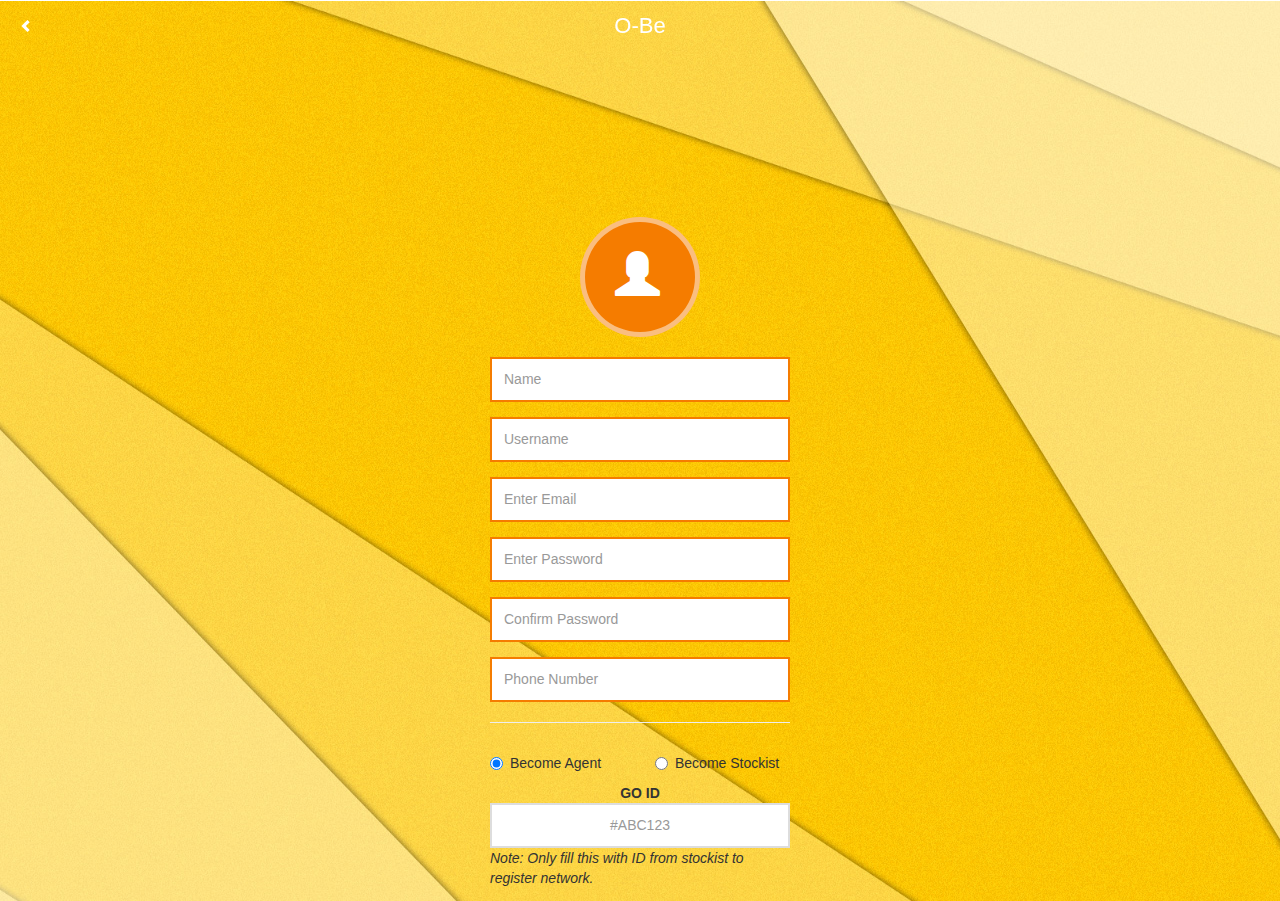
==== commit 38cbd092: "latest update" ====
--- a/index.html
+++ b/index.html
@@ -12,916 +12,19 @@
     <link href="css/bootstrap.css" rel="stylesheet" type="text/css" />
     <link href="css/owlcarousal/owl.carousel.css" rel="stylesheet" type="text/css" />
     <link href="css/owlcarousal/owl.transitions.css" rel="stylesheet" type="text/css" />
-    <link href="css/footable/footable.core.css" rel="stylesheet" type="text/css" />
-    <link href="css/footable/footable.standalone.css" rel="stylesheet" type="text/css" />
     <link href='css/photoswipe.css' rel='stylesheet' type='text/css'>
     <link href='css/default-skin.css' rel='stylesheet' type='text/css'>
     <link href='css/jquery.mobile.custom.structure.css' rel='stylesheet' type='text/css'>
     <link href="css/style.css" rel="stylesheet" type="text/css" />
     <link href="css/style.css" rel="stylesheet" type="text/css" /> </head>
 
+<!--<body class="orange"  onload="onLoad()">-->
 <body class="orange">
-    <!-- Home page start -->
-    <div class="page" data-role="page" id="home">
-        <!-- navigation menu start here -->
-        <div class="sidebar">
-            <div class="profile"> <img src="img/profile.png" class="profilebg" alt="">
-                <div class="profilepic"><img src="https://placehold.it/160x160/F9B269/ffffff/&text=User" class="" alt=""></div>
-                <div class="text-center username"></div>
-            </div>
-            <ul class="nav navbar-nav navbar-right pull-left side-menu"> </ul>
-        </div>
-        <!-- navigation menu start here -->
-        <!-- Header start here -->
-        <div class="header">
-            <button class="btn btn-primary pull-left opensidebarbtn"> <span class="glyphicon glyphicon-menu-hamburger" aria-hidden="true"></span> </button>
-            <div class="page_title">O-Be</div>
-            <button class="btn btn-primary pull-right notification-btn"><span class="glyphicon glyphicon-bell" aria-hidden="true"></span></button> <span class="badge pull-right badge-notify top-badge">0</span>
-            <button class="btn btn-primary pull-right logout-btn"><span class="glyphicon glyphicon-log-out" aria-hidden="true"></span></button>
-            <div class="notification-list">
-                <div class="container-fluid" style="margin-top:0">
-                    <div class="row">
-                        <div class="col-md-12 textcenter services">
-                            <div class="details">
-                                <p>Notification 1</p>
-                            </div>
-                        </div>
-                        <div class="col-md-12 textcenter services">
-                            <div class="details">
-                                <p>Notification 2</p>
-                            </div>
-                        </div>
-                    </div>
-                </div>
-            </div>
-        </div>
-        <!-- Header ends here -->
-        <!-- page content start here -->
-        <div class="container-fluid">
-            <div class="row">
-                <div id="myCarousel" class="slide">
-                    <div class="item active"> <img src="img/profile.png" alt="">
-                        <div class="carousel-caption">
-                            <h2>O-Be is Awesome</h2>
-                            <p>Powerfull and Intutive</p>
-                        </div>
-                    </div>
-                    <div class="item"> <img src="img/profile.png" alt="">
-                        <div class="carousel-caption">
-                            <h2>Innovative and Clean</h2>
-                            <p>Sharp edges & Clean design</p>
-                        </div>
-                    </div>
-                    <div class="item"> <img src="img/profile.png" alt="">
-                        <div class="carousel-caption">
-                            <h2>More Flexible Elements</h2>
-                            <p>Swipe to slide Wipe to side menu.</p>
-                        </div>
-                    </div>
-                </div>
-            </div>
-            <div class="col-md-12">
-                <h3>Welcome</h3>
-                <p>O-Be brings Awesome creativity to your application, an awesome page, great user experience, all of this with better and best frameworks</p>
-            </div>
-            <div class="">
-                <div class="col-lg-4 textcenter features">
-                    <div class=" img"><img class="" alt="140x140" src="img/services3.jpg"></div>
-                    <h2>Awesome</h2>
-                    <p>Retina Device Ready,Impressive with Sharp icons. hundreads of font awesome fonts icons </p>
-                    <p><a class="btn btn-default" href="#" role="button">View details »</a></p>
-                </div>
-                <div class="col-lg-4 textcenter features">
-                    <div class=" img"><img class="" alt="140x140" src="img/services2.jpg"></div>
-                    <h2>Creative</h2>
-                    <p>Followed by Bootstrap Frame work to makes light weighted Code and clean development</p>
-                    <p><a class="btn btn-default" href="#" role="button">View details »</a></p>
-                </div>
-                <div class="col-lg-4 textcenter features">
-                    <div class=" img"><img class="" alt="140x140" src="img/services1.jpg"></div>
-                    <h2>Adoptable</h2>
-                    <p>Multiple device supported HTML Development, easy to adopt for Phonegap app also</p>
-                    <p><a class="btn btn-default" href="#" role="button">View details »</a></p>
-                </div>
-            </div>
-            <div class="row">
-                <div class="col-md-12 section_imgtitle">
-                    <h1>Services</h1>
-                    <h5>We love creative stuff and we are delivered</h5>
-                    <div class="overlay_chex"></div> <img class="responsive_image" src="img/banner1.jpg" alt="img"> </div>
-            </div>
-            <div class="alert alert-success alert-dismissible" role="alert">
-                <button type="button" class="close" data-dismiss="alert" aria-label="Close"><span aria-hidden="true">&times;</span></button> <strong>Awesome!</strong> <span id="devicemessage">Better check yourself, you're looking too good.</span>
-                <br> This message displayed by device detaction script </div>
-            <div>
-                <div class="clearfix"></div>
-                <div class="container-fluid">
-                    <div class="row">
-                        <div class="col-lg-4 textcenter services">
-                            <div class=" img"><img class="" alt="140x140" src="img/services1.jpg"></div>
-                            <div class="details">
-                                <h4 class="text-left">O-Be is Awesome</h4>
-                                <p>Lorem ipsum dolor sit amet, consectetur adipiscing elit. Donec venenatis sagittis ipsum, mollis pharetra nunc auctor in. Aenean quis diam est. </p>
-                                <p><a class="btn btn-default" href="#" role="button">View details »</a></p>
-                            </div>
-                        </div>
-                        <div class="col-lg-4 textcenter services">
-                            <div class=" img"><img class="" alt="140x140" src="img/services2.jpg"></div>
-                            <div class="details">
-                                <h4 class="text-left">Innovative and Clean</h4>
-                                <p>Lorem ipsum dolor sit amet, consectetur adipiscing elit. Donec venenatis sagittis ipsum, mollis pharetra nunc auctor in. Aenean quis diam est. </p>
-                                <p><a class="btn btn-default" href="#" role="button">View details »</a></p>
-                            </div>
-                        </div>
-                        <div class="col-lg-4 textcenter services">
-                            <div class=" img"><img class="" alt="140x140" src="img/services3.jpg"></div>
-                            <div class="details">
-                                <h4 class="text-left">More Flexible Elements</h4>
-                                <p>Lorem ipsum dolor sit amet, consectetur adipiscing elit. Donec venenatis sagittis ipsum, mollis pharetra nunc auctor in. Aenean quis diam est. </p>
-                                <p><a class="btn btn-default" href="#" role="button">View details »</a></p>
-                            </div>
-                        </div>
-                    </div>
-                </div>
-            </div>
-            <hr>
-            <blockquote>
-                <p>Very nice to handle code nad CSS, Multi theme color combinationa and much more. Great work thanks for beautiful template</p>
-                <footer>maxartkiller<cite title="Source Title">Design World</cite></footer>
-            </blockquote>
-        </div>
-        <!-- page content ends here -->
-    </div>
-    <!-- Home page end-->
-    <!-- introduction page -->
-    <div class="page" id="introduction" data-role="page">
-        <div class="slidercontainer">
-            <div class="clearfix"></div>
-            <div id="indexcarousal" class=" indexpage">
-                <div class="item active"> <img src="img/index1.jpg" alt="">
-                    <div class="carousel-caption">
-                        <h4>O-Be is Awesome</h4>
-                        <p>Powerfull and Intutive</p>
-                    </div>
-                </div>
-                <div class="item"> <img src="img/index2.jpg" alt="">
-                    <div class="carousel-caption">
-                        <h4>Innovative and Clean</h4>
-                        <p>Sharp edges & Clean design</p>
-                    </div>
-                </div>
-                <div class="item"> <img src="img/index3.jpg" alt="">
-                    <div class="carousel-caption">
-                        <h4>More Flexible Elements</h4>
-                        <p>Swipe to slide Wipe to side menu.</p>
-                    </div>
-                </div>
-            </div>
-            <div class="profile_btns"> <a href="#login" data-transition="slide" class="btn btn-success">Login</a> <a href="#register" data-transition="slide" class="btn btn-default">Signup</a> </div>
-        </div>
-    </div>
-    <!-- End of introduction -->
-    <!-- Start of order history  -->
-    <div class="page" data-role="page" id="order-history">
-        <div class="sidebar">
-            <div class="profile"> <img src="img/profile.png" class="profilebg" alt="">
-                <div class="profilepic"><img src="https://placehold.it/160x160/F9B269/ffffff/&text=User" class="" alt=""></div>
-                <div class="text-center username">Max Smith<span>London, UK</span></div>
-            </div>
-            <ul class="nav navbar-nav navbar-right pull-left side-menu"> </ul>
-        </div>
-        <div class="header">
-            <button class="btn btn-primary pull-left opensidebarbtn"><span class="glyphicon glyphicon-menu-hamburger" aria-hidden="true"></span></button>
-            <div class="page_title">Order History</div>
-            <button class="btn btn-primary pull-right notification-btn"><span class="glyphicon glyphicon-bell" aria-hidden="true"></span></button> <span class="badge pull-right badge-notify top-badge">0</span>
-            <button class="btn btn-primary pull-right logout-btn"><span class="glyphicon glyphicon-log-out" aria-hidden="true"></span></button>
-            <div class="notification-list">
-                <div class="container-fluid" style="margin-top:0">
-                    <div class="row">
-                        <div class="col-md-12 textcenter services">
-                            <div class="details">
-                                <p>Notification 1</p>
-                            </div>
-                        </div>
-                        <div class="col-md-12 textcenter services">
-                            <div class="details">
-                                <p>Notification 2</p>
-                            </div>
-                        </div>
-                    </div>
-                </div>
-            </div>
-        </div>
-        <div class="container-fluid">
-            <div class="row">
-                <div class="col-md-12" style="margin-top:20px">
-                    <h2 class="text-center">Title<br>
-          <small>Footable</small></h2>
-                    <hr>
-                    <div class="col-xs-2" style="padding:0">Sort by</div>
-                    <div class="col-xs-10" style="padding:0">
-                        <div class="btn-group pull-right">
-                            <button type="button" class="btn btn-default btn-xs dropdown-toggle" data-toggle="dropdown" aria-haspopup="true" aria-expanded="false">Date <span class="caret"></span></button>
-                            <ul class="dropdown-menu">
-                                <li><a href="#">Ascending</a></li>
-                                <li><a href="#">Descending</a></li>
-                            </ul>
-                        </div>
-                        <div class="btn-group pull-right">
-                            <button type="button" class="btn btn-default btn-xs dropdown-toggle" data-toggle="dropdown" aria-haspopup="true" aria-expanded="false">Status <span class="caret"></span></button>
-                            <ul class="dropdown-menu">
-                                <li><a href="#">New</a></li>
-                                <li><a href="#">Pending</a></li>
-                                <li><a href="#">Completed</a></li>
-                            </ul>
-                        </div>
-                        <div class="btn-group pull-right">
-                            <button type="button" class="btn btn-default btn-xs dropdown-toggle" data-toggle="dropdown" aria-haspopup="true" aria-expanded="false">Quantity <span class="caret"></span></button>
-                            <ul class="dropdown-menu">
-                                <li><a href="#">Ascending</a></li>
-                                <li><a href="#">Descending</a></li>
-                            </ul>
-                        </div>
-                    </div>
-                    <table class="footable">
-                        <thead>
-                            <tr>
-                                <th>Order</th>
-                                <th data-hide="phone">Quantity</th>
-                                <th data-hide="phone,tablet">Method</th>
-                                <th data-hide="phone,tablet">Date</th>
-                                <th data-hide="phone,tablet">Action</th>
-                            </tr>
-                        </thead>
-                        <tbody>
-                            <tr>
-                                <td>Ahmad Muhammad<span class="badge completed pull-right">Completed</span></td>
-                                <td>500</td>
-                                <td>COD</td>
-                                <td>8/11/2017</td>
-                                <td>
-                                    <button type="button" class="btn btn-default btn-xs">View Detail</button>
-                                </td>
-                            </tr>
-                            <tr>
-                                <td>Siti Julia<span class="badge pending pull-right">Pending</span></td>
-                                <td>100</td>
-                                <td>Post</td>
-                                <td>8/11/2017</td>
-                                <td>
-                                    <button type="button" class="btn btn-default btn-xs">View Detail</button>
-                                </td>
-                            </tr>
-                            <tr>
-                                <td>Ahmad Muhammad<span class="badge new pull-right">New</span></td>
-                                <td>500</td>
-                                <td>COD</td>
-                                <td>7/11/2017</td>
-                                <td>
-                                    <button type="button" class="btn btn-default btn-xs">View Detail</button>
-                                </td>
-                            </tr>
-                            <tr>
-                                <td>Siti Julia<span class="badge pending pull-right">Pending</span></td>
-                                <td>100</td>
-                                <td>Post</td>
-                                <td>8/11/2017</td>
-                                <td>
-                                    <button type="button" class="btn btn-default btn-xs">View Detail</button>
-                                </td>
-                            </tr>
-                            <tr>
-                                <td>Ahmad Muhammad<span class="badge completed pull-right">Completed</span></td>
-                                <td>500</td>
-                                <td>COD</td>
-                                <td>8/11/2017</td>
-                                <td>
-                                    <button type="button" class="btn btn-default btn-xs">View Detail</button>
-                                </td>
-                            </tr>
-                            <tr>
-                                <td>Siti Julia<span class="badge pending pull-right">Pending</span></td>
-                                <td>100</td>
-                                <td>Post</td>
-                                <td>8/11/2017</td>
-                                <td>
-                                    <button type="button" class="btn btn-default btn-xs">View Detail</button>
-                                </td>
-                            </tr>
-                            <tr>
-                                <td>Ahmad Muhammad<span class="badge completed pull-right">Completed</span></td>
-                                <td>500</td>
-                                <td>COD</td>
-                                <td>8/11/2017</td>
-                                <td>
-                                    <button type="button" class="btn btn-default btn-xs">View Detail</button>
-                                </td>
-                            </tr>
-                            <tr>
-                                <td>Siti Julia<span class="badge pending pull-right">Pending</span></td>
-                                <td>100</td>
-                                <td>Post</td>
-                                <td>8/11/2017</td>
-                                <td>
-                                    <button type="button" class="btn btn-default btn-xs">View Detail</button>
-                                </td>
-                            </tr>
-                            <tr>
-                                <td>Ahmad Muhammad<span class="badge completed pull-right">Completed</span></td>
-                                <td>500</td>
-                                <td>COD</td>
-                                <td>8/11/2017</td>
-                                <td>
-                                    <button type="button" class="btn btn-default btn-xs">View Detail</button>
-                                </td>
-                            </tr>
-                            <tr>
-                                <td>Siti Julia<span class="badge pending pull-right">Pending</span></td>
-                                <td>100</td>
-                                <td>Post</td>
-                                <td>8/11/2017</td>
-                                <td>
-                                    <button type="button" class="btn btn-default btn-xs">View Detail</button>
-                                </td>
-                            </tr>
-                        </tbody>
-                        <tfoot>
-                            <tr>
-                                <td colspan="3">
-                                    <div class="pagination pagination-centered"></div>
-                                </td>
-                            </tr>
-                        </tfoot>
-                    </table>
-                </div>
-            </div>
-        </div>
-        <!-- end of container -->
-    </div>
-    <!-- End of order history  -->
-    <!-- Start of my order history  -->
-    <div class="page" data-role="page" id="my-order-history">
-        <div class="sidebar">
-            <div class="profile"> <img src="img/profile.png" class="profilebg" alt="">
-                <div class="profilepic"><img src="https://placehold.it/160x160/F9B269/ffffff/&text=User" class="" alt=""></div>
-                <div class="text-center username">Max Smith<span>London, UK</span></div>
-            </div>
-            <ul class="nav navbar-nav navbar-right pull-left side-menu">
-                <li><a href="#home" data-transition="slide"><span class="glyphicon glyphicon-home" aria-hidden="true"></span>Home</a></li>
-                <li><a href="#order-history" data-transition="slide"><span class="glyphicon glyphicon-user" aria-hidden="true"></span>Order History</a></li>
-                <li><a href="#feature" data-transition="slide"><span class="glyphicon glyphicon-briefcase" aria-hidden="true"></span>Feature</a></li>
-                <li><a href="#gallerys" data-transition="slide"><span class="glyphicon glyphicon-picture" aria-hidden="true"></span>Gallery</a></li>
-                <li><a href="#blog" data-transition="slide">Blog</a></li>
-                <li><a href="#blogdetails" data-transition="slide"><span class="glyphicon glyphicon-list-alt" aria-hidden="true"></span>Article</a></li>
-                <li><a href="#contactus" data-transition="slide"><span class="glyphicon glyphicon-envelope" aria-hidden="true"></span>Contact</a></li>
-                <li><a href="#login" data-transition="slide"><span class="glyphicon glyphicon-user" aria-hidden="true"></span>Login</a></li>
-                <li><a href="#register" data-transition="slide"><span class="glyphicon glyphicon-user" aria-hidden="true"></span>Register</a></li>
-                <li><a href="#profile" data-transition="slide"><span class="glyphicon glyphicon-star-empty" aria-hidden="true"></span>Profile</a></li>
-                <li><a href="#introduction" data-transition="slide"><span class="glyphicon glyphicon-info-sign" aria-hidden="true"></span>Introduction</a></li>
-                <li><a href="#error" data-transition="slide"><span class="glyphicon glyphicon-alert" aria-hidden="true"></span>404</a></li>
-            </ul>
-        </div>
-        <div class="header">
-            <button class="btn btn-primary pull-left opensidebarbtn"><span class="glyphicon glyphicon-menu-hamburger" aria-hidden="true"></span></button>
-            <div class="page_title">My Order History</div>
-            <button class="btn btn-primary pull-right notification-btn"><span class="glyphicon glyphicon-bell" aria-hidden="true"></span></button> <span class="badge pull-right badge-notify top-badge">0</span>
-            <button class="btn btn-primary pull-right logout-btn"><span class="glyphicon glyphicon-log-out" aria-hidden="true"></span></button>
-            <div class="notification-list">
-                <div class="container-fluid" style="margin-top:0">
-                    <div class="row">
-                        <div class="col-md-12 textcenter services">
-                            <div class="details">
-                                <p>Notification 1</p>
-                            </div>
-                        </div>
-                        <div class="col-md-12 textcenter services">
-                            <div class="details">
-                                <p>Notification 2</p>
-                            </div>
-                        </div>
-                    </div>
-                </div>
-            </div>
-        </div>
-        <div class="container-fluid">
-            <div class="row">
-                <div class="col-md-12" style="margin-top:20px">
-                    <h2 class="text-center">Title<br>
-          <small>Footable</small></h2>
-                    <hr>
-                    <div class="col-xs-2" style="padding:0">Sort by</div>
-                    <div class="col-xs-10" style="padding:0">
-                        <div class="btn-group pull-right">
-                            <button type="button" class="btn btn-default btn-xs dropdown-toggle" data-toggle="dropdown" aria-haspopup="true" aria-expanded="false">Date <span class="caret"></span></button>
-                            <ul class="dropdown-menu">
-                                <li><a href="#">Ascending</a></li>
-                                <li><a href="#">Descending</a></li>
-                            </ul>
-                        </div>
-                        <div class="btn-group pull-right">
-                            <button type="button" class="btn btn-default btn-xs dropdown-toggle" data-toggle="dropdown" aria-haspopup="true" aria-expanded="false">Status <span class="caret"></span></button>
-                            <ul class="dropdown-menu">
-                                <li><a href="#">New</a></li>
-                                <li><a href="#">Pending</a></li>
-                                <li><a href="#">Completed</a></li>
-                            </ul>
-                        </div>
-                        <div class="btn-group pull-right">
-                            <button type="button" class="btn btn-default btn-xs dropdown-toggle" data-toggle="dropdown" aria-haspopup="true" aria-expanded="false">Quantity <span class="caret"></span></button>
-                            <ul class="dropdown-menu">
-                                <li><a href="#">Ascending</a></li>
-                                <li><a href="#">Descending</a></li>
-                            </ul>
-                        </div>
-                    </div>
-                    <table class="footable">
-                        <thead>
-                            <tr>
-                                <th>Date</th>
-                                <th data-hide="phone">Quantity</th>
-                                <th data-hide="phone,tablet">Method</th>
-                                <th data-hide="phone,tablet">Action</th>
-                            </tr>
-                        </thead>
-                        <tbody>
-                            <tr>
-                                <td>8/11/2017<span class="badge completed pull-right">Completed</span></td>
-                                <td>500</td>
-                                <td>COD</td>
-                                <td>
-                                    <button type="button" class="btn btn-default btn-xs">View Detail</button>
-                                </td>
-                            </tr>
-                            <tr>
-                                <td>1/11/2017<span class="badge pending pull-right">Pending</span></td>
-                                <td>100</td>
-                                <td>Post</td>
-                                <td>
-                                    <button type="button" class="btn btn-default btn-xs">View Detail</button>
-                                </td>
-                            </tr>
-                            <tr>
-                                <td>8/11/2017<span class="badge new pull-right">New</span></td>
-                                <td>500</td>
-                                <td>COD</td>
-                                <td>
-                                    <button type="button" class="btn btn-default btn-xs">View Detail</button>
-                                </td>
-                            </tr>
-                            <tr>
-                                <td>1/11/2017<span class="badge pending pull-right">Pending</span></td>
-                                <td>100</td>
-                                <td>Post</td>
-                                <td>
-                                    <button type="button" class="btn btn-default btn-xs">View Detail</button>
-                                </td>
-                            </tr>
-                            <tr>
-                                <td>8/11/2017<span class="badge completed pull-right">Completed</span></td>
-                                <td>500</td>
-                                <td>COD</td>
-                                <td>
-                                    <button type="button" class="btn btn-default btn-xs">View Detail</button>
-                                </td>
-                            </tr>
-                            <tr>
-                                <td>1/11/2017<span class="badge pending pull-right">Pending</span></td>
-                                <td>100</td>
-                                <td>Post</td>
-                                <td>
-                                    <button type="button" class="btn btn-default btn-xs">View Detail</button>
-                                </td>
-                            </tr>
-                            <tr>
-                                <td>8/11/2017<span class="badge completed pull-right">Completed</span></td>
-                                <td>500</td>
-                                <td>COD</td>
-                                <td>
-                                    <button type="button" class="btn btn-default btn-xs">View Detail</button>
-                                </td>
-                            </tr>
-                            <tr>
-                                <td>1/11/2017<span class="badge pending pull-right">Pending</span></td>
-                                <td>100</td>
-                                <td>Post</td>
-                                <td>
-                                    <button type="button" class="btn btn-default btn-xs">View Detail</button>
-                                </td>
-                            </tr>
-                            <tr>
-                                <td>8/11/2017<span class="badge completed pull-right">Completed</span></td>
-                                <td>500</td>
-                                <td>COD</td>
-                                <td>
-                                    <button type="button" class="btn btn-default btn-xs">View Detail</button>
-                                </td>
-                            </tr>
-                            <tr>
-                                <td>1/11/2017<span class="badge pending pull-right">Pending</span></td>
-                                <td>100</td>
-                                <td>Post</td>
-                                <td>
-                                    <button type="button" class="btn btn-default btn-xs">View Detail</button>
-                                </td>
-                            </tr>
-                        </tbody>
-                        <tfoot>
-                            <tr>
-                                <td colspan="3">
-                                    <div class="pagination pagination-centered"></div>
-                                </td>
-                            </tr>
-                        </tfoot>
-                    </table>
-                </div>
-            </div>
-        </div>
-        <!-- end of container -->
-    </div>
-    <!-- End of my order history  -->
-    <!-- Start of agent list  -->
-    <div class="page" data-role="page" id="agent-list">
-        <div class="sidebar">
-            <div class="profile"> <img src="img/profile.png" class="profilebg" alt="">
-                <div class="profilepic"><img src="https://placehold.it/160x160/F9B269/ffffff/&text=User" class="" alt=""></div>
-                <div class="text-center username">Max Smith<span>London, UK</span></div>
-            </div>
-            <ul class="nav navbar-nav navbar-right pull-left side-menu"> </ul>
-        </div>
-        <div class="header">
-            <button class="btn btn-primary pull-left opensidebarbtn"><span class="glyphicon glyphicon-menu-hamburger" aria-hidden="true"></span></button>
-            <div class="page_title">Agent List</div>
-            <button class="btn btn-primary pull-right notification-btn"><span class="glyphicon glyphicon-bell" aria-hidden="true"></span></button> <span class="badge pull-right badge-notify top-badge">0</span>
-            <button class="btn btn-primary pull-right logout-btn"><span class="glyphicon glyphicon-log-out" aria-hidden="true"></span></button>
-            <div class="notification-list">
-                <div class="container-fluid" style="margin-top:0">
-                    <div class="row">
-                        <div class="col-md-12 textcenter services">
-                            <div class="details">
-                                <p>Notification 1</p>
-                            </div>
-                        </div>
-                        <div class="col-md-12 textcenter services">
-                            <div class="details">
-                                <p>Notification 2</p>
-                            </div>
-                        </div>
-                    </div>
-                </div>
-            </div>
-        </div>
-        <div class="container-fluid">
-            <div class="row">
-                <div class="col-md-12" style="margin-top:20px">
-                    <!--
-                    <h2 class="text-center">Title<br>
-          <small>Footable</small></h2>
-                    <hr>
--->
-                    <div class="form-group">
-                        <div class="input-group">
-                            <input type="text" id="filter-agent" class="form-control" placeholder="Search agent...">
-                            <div class="input-group-addon"><span class="glyphicon glyphicon-search" aria-hidden="true"></span></div>
-                        </div>
-                    </div>
-                    <!--                    <div class="col-xs-12" style="padding:5px;">Show only <span class="badge New">New</span></div>-->
-                    <table class="footable" id="agent-table">
-                        <thead>
-                            <tr>
-                                <th>Agent</th>
-                                <th style="text-align:center">Status</th>
-                                <th data-hide="all">Since</th>
-                                <th data-hide="all">Action</th>
-                            </tr>
-                        </thead>
-                        <tbody> </tbody>
-                        <tfoot>
-                            <tr>
-                                <td colspan="3">
-                                    <div class="pagination pagination-centered"></div>
-                                </td>
-                            </tr>
-                        </tfoot>
-                    </table>
-                </div>
-            </div>
-        </div>
-        <!-- end of container -->
-    </div>
-    <!-- End of agent list  -->
-    <!-- Start of  stockist list -->
-    <div class="page" id="stockist-list" data-role="page">
-        <div class="sidebar">
-            <div class="profile"> <img src="img/profile.png" class="profilebg" alt="">
-                <div class="profilepic"><img src="https://placehold.it/160x160/F9B269/ffffff/&text=User" class="" alt=""></div>
-                <div class="text-center username"></div>
-            </div>
-            <ul class="nav navbar-nav navbar-right pull-left side-menu"> </ul>
-        </div>
-        <div class="header">
-            <button class="btn btn-primary pull-left opensidebarbtn"><span class="glyphicon glyphicon-menu-hamburger" aria-hidden="true"></span></button>
-            <div class="page_title">Stockist List</div>
-            <button class="btn btn-primary pull-right notification-btn"><span class="glyphicon glyphicon-bell" aria-hidden="true"></span></button> <span class="badge pull-right badge-notify top-badge">0</span>
-            <button class="btn btn-primary pull-right logout-btn"><span class="glyphicon glyphicon-log-out" aria-hidden="true"></span></button>
-            <div class="notification-list">
-                <div class="container-fluid" style="margin-top:0">
-                    <div class="row">
-                        <div class="col-md-12 textcenter services">
-                            <div class="details">
-                                <p>Notification 1</p>
-                            </div>
-                        </div>
-                        <div class="col-md-12 textcenter services">
-                            <div class="details">
-                                <p>Notification 2</p>
-                            </div>
-                        </div>
-                    </div>
-                </div>
-            </div>
-        </div>
-        <div class="container-fluid">
-            <div class="row">
-                <div class="col-md-12" style="margin-top:20px">
-                    <!--
-                    <h2 class="text-center">Title<br>
-          <small>Footable</small></h2>
-                    <hr>
--->
-                    <div class="container" style="padding:0">
-                        <!--
-                        <div class="well well-sm" style="background:transparent;border:none;box-shadow:none;margin:0;padding:0"> <strong>Toggle view </strong>
-                            <div class="btn-group"> <a href="#" id="list" class="btn btn-default btn-sm"><span class="glyphicon glyphicon-th-list">
-            </span>List</a> <a href="#" id="grid" class="btn btn-default btn-sm"><span
-                class="glyphicon glyphicon-th"></span>Grid</a> </div>
-                        </div>
--->
-                        <div id="stockists-container" class="row list-group"> </div>
-                    </div>
-                </div>
-            </div>
-            <!-- end of container -->
-        </div>
-    </div>
-    <!-- End of  stockist list -->
-    <!-- Start of  order now -->
-    <div class="page" id="order" data-role="page">
-        <div class="sidebar">
-            <div class="profile"> <img src="img/profile.png" class="profilebg" alt="">
-                <div class="profilepic"><img src="https://placehold.it/160x160/F9B269/ffffff/&text=User" class="" alt=""></div>
-                <div class="text-center username"></div>
-            </div>
-            <ul class="nav navbar-nav navbar-right pull-left side-menu"> </ul>
-        </div>
-        <div class="header">
-            <a href="#" data-rel="back">
-                <button class="btn btn-primary pull-left backsidebarbtn"><span class="glyphicon glyphicon-chevron-left" aria-hidden="true"></span></button>
-            </a>
-            <div class="page_title">Order Now</div>
-            <button class="btn btn-primary pull-right notification-btn"><span class="glyphicon glyphicon-bell" aria-hidden="true"></span></button> <span class="badge pull-right badge-notify top-badge">0</span>
-            <button class="btn btn-primary pull-right logout-btn"><span class="glyphicon glyphicon-log-out" aria-hidden="true"></span></button>
-            <div class="notification-list">
-                <div class="container-fluid" style="margin-top:0">
-                    <div class="row">
-                        <div class="col-md-12 textcenter services">
-                            <div class="details">
-                                <p>Notification 1</p>
-                            </div>
-                        </div>
-                        <div class="col-md-12 textcenter services">
-                            <div class="details">
-                                <p>Notification 2</p>
-                            </div>
-                        </div>
-                    </div>
-                </div>
-            </div>
-        </div>
-        <div class="container-fluid">
-            <div class="row">
-                <div class="col-md-12" style="margin-top:20px">
-                    <h2 class="text-center"><span class="stockist-brand"></span><br>
-          <small><span class="stockist-name"></span></small></h2>
-                    <hr>
-                    <ul class="list-group product-list"> </ul>
-                </div>
-            </div>
-            <button type="button" class="btn btn-danger new order-now" style="width:100%;margin-bottom:15px">Order Now</button>
-            <!-- end of container -->
-        </div>
-    </div>
-    <!-- End of  order now -->
-    <!-- Start of  address_pick -->
-    <div class="page" id="address-pick" data-role="page">
-        <div class="sidebar">
-            <div class="profile"> <img src="img/profile.png" class="profilebg" alt="">
-                <div class="profilepic"><img src="https://placehold.it/160x160/F9B269/ffffff/&text=User" class="" alt=""></div>
-                <div class="text-center username"></div>
-            </div>
-            <ul class="nav navbar-nav navbar-right pull-left side-menu"> </ul>
-        </div>
-        <div class="header">
-            <a href="#" data-rel="back">
-                <button class="btn btn-primary pull-left backsidebarbtn"><span class="glyphicon glyphicon-chevron-left" aria-hidden="true"></span></button>
-            </a>
-            <div class="page_title">Choose Address</div>
-            <button class="btn btn-primary pull-right notification-btn"><span class="glyphicon glyphicon-bell" aria-hidden="true"></span></button> <span class="badge pull-right badge-notify top-badge">0</span>
-            <button class="btn btn-primary pull-right logout-btn"><span class="glyphicon glyphicon-log-out" aria-hidden="true"></span></button>
-            <div class="notification-list">
-                <div class="container-fluid" style="margin-top:0">
-                    <div class="row">
-                        <div class="col-md-12 textcenter services">
-                            <div class="details">
-                                <p>Notification 1</p>
-                            </div>
-                        </div>
-                        <div class="col-md-12 textcenter services">
-                            <div class="details">
-                                <p>Notification 2</p>
-                            </div>
-                        </div>
-                    </div>
-                </div>
-            </div>
-        </div>
-        <div class="container-fluid">
-            <div class="row">
-                <div class="col-md-12" style="margin-top:20px">
-                    <ul class="list-group address-list"> </ul>
-                </div>
-            </div>
-            <button type="button" class="btn btn-danger new next-btn" style="width:100%">Next</button>
-            <!-- end of container -->
-        </div>
-    </div>
-    <!-- End of  address pick -->
-    <!-- Start of  add address -->
-    <div class="page" id="add-address" data-role="page">
-        <div class="sidebar">
-            <div class="profile"> <img src="img/profile.png" class="profilebg" alt="">
-                <div class="profilepic"><img src="https://placehold.it/160x160/F9B269/ffffff/&text=User" class="" alt=""></div>
-                <div class="text-center username"></div>
-            </div>
-            <ul class="nav navbar-nav navbar-right pull-left side-menu"> </ul>
-        </div>
-        <div class="header">
-            <a href="#" data-rel="back">
-                <button class="btn btn-primary pull-left backsidebarbtn"><span class="glyphicon glyphicon-chevron-left" aria-hidden="true"></span></button>
-            </a>
-            <div class="page_title">Add Address</div>
-            <button class="btn btn-primary pull-right notification-btn"><span class="glyphicon glyphicon-bell" aria-hidden="true"></span></button> <span class="badge pull-right badge-notify top-badge">0</span>
-            <button class="btn btn-primary pull-right logout-btn"><span class="glyphicon glyphicon-log-out" aria-hidden="true"></span></button>
-            <div class="notification-list">
-                <div class="container-fluid" style="margin-top:0">
-                    <div class="row">
-                        <div class="col-md-12 textcenter services">
-                            <div class="details">
-                                <p>Notification 1</p>
-                            </div>
-                        </div>
-                        <div class="col-md-12 textcenter services">
-                            <div class="details">
-                                <p>Notification 2</p>
-                            </div>
-                        </div>
-                    </div>
-                </div>
-            </div>
-        </div>
-        <div class="container-fluid">
-            <div class="row">
-                <div class="col-md-12" style="margin-top:20px">
-                    <form id="add-address">
-                        <ul class="list-group address-input">
-                            <li class="list-group-item">
-                                <input type="text" name="receiver-name" class="form-control" placeholder="Name"> </li>
-                            <li class="list-group-item">
-                                <div class="input-group">
-                                    <div class="input-group-addon">+60</div>
-                                    <input type="text" name="phone-num" class="form-control" onkeyup="this.value=this.value.replace(/[^\d]/,'')" placeholder="Phone "> </div>
-                            </li>
-                            <li class="list-group-item">
-                                <input type="text" name="receiver-address" class="form-control" placeholder="Address(Unit number, street)"> </li>
-                            <li class="list-group-item">
-                                <input type="text" name="receiver-city" class="form-control" placeholder="City/Area"> </li>
-                            <li class="list-group-item">
-                                <input type="text" name="postcode" class="form-control" onkeyup="this.value=this.value.replace(/[^\d]/,'')" placeholder="Postcode"> </li>
-                            <li class="list-group-item">
-                                <input type="text" name="state" class="form-control" placeholder="State"> </li>
-                            <li class="list-group-item">
-                                <div class="row">
-                                    <div class="col-xs-8" style="line-height: 30px;">Set as default?</div>
-                                    <div class="col-xs-4">
-                                        <div class="switch pull-right" style="margin:0">
-                                            <input id="cmn-toggle-4" class="max-toggle max-toggle-round-flat" type="checkbox" data-role="none">
-                                            <label for="cmn-toggle-4" style="margin:0"></label>
-                                        </div>
-                                    </div>
-                                </div>
-                            </li>
-                        </ul>
-                    </form>
-                </div>
-            </div>
-            <button type="button" class="btn btn-danger new save-btn" style="width:100%">Save</button>
-            <!-- end of container -->
-        </div>
-    </div>
-    <!-- End of  add address -->
-    <!-- Start of  edit address -->
-    <div class="page" id="add-address" data-role="page">
-        <div class="sidebar">
-            <div class="profile"> <img src="img/profile.png" class="profilebg" alt="">
-                <div class="profilepic"><img src="https://placehold.it/160x160/F9B269/ffffff/&text=User" class="" alt=""></div>
-                <div class="text-center username"></div>
-            </div>
-            <ul class="nav navbar-nav navbar-right pull-left side-menu"> </ul>
-        </div>
-        <div class="header">
-            <a href="#" data-rel="back">
-                <button class="btn btn-primary pull-left backsidebarbtn"><span class="glyphicon glyphicon-chevron-left" aria-hidden="true"></span></button>
-            </a>
-            <div class="page_title">Edit Address</div>
-            <button class="btn btn-primary pull-right notification-btn"><span class="glyphicon glyphicon-bell" aria-hidden="true"></span></button> <span class="badge pull-right badge-notify top-badge">0</span>
-            <button class="btn btn-primary pull-right logout-btn"><span class="glyphicon glyphicon-log-out" aria-hidden="true"></span></button>
-            <div class="notification-list">
-                <div class="container-fluid" style="margin-top:0">
-                    <div class="row">
-                        <div class="col-md-12 textcenter services">
-                            <div class="details">
-                                <p>Notification 1</p>
-                            </div>
-                        </div>
-                        <div class="col-md-12 textcenter services">
-                            <div class="details">
-                                <p>Notification 2</p>
-                            </div>
-                        </div>
-                    </div>
-                </div>
-            </div>
-        </div>
-        <div class="container-fluid">
-            <div class="row">
-                <div class="col-md-12" style="margin-top:20px">
-                    <form id="add-address">
-                        <ul class="list-group address-input">
-                            <li class="list-group-item">
-                                <input type="text" name="receiver-name" class="form-control" placeholder="Name"> </li>
-                            <li class="list-group-item">
-                                <div class="input-group">
-                                    <div class="input-group-addon">+60</div>
-                                    <input type="text" name="phone-num" class="form-control" onkeyup="this.value=this.value.replace(/[^\d]/,'')" placeholder="Phone "> </div>
-                            </li>
-                            <li class="list-group-item">
-                                <input type="text" name="receiver-address" class="form-control" placeholder="Address(Unit number, street)"> </li>
-                            <li class="list-group-item">
-                                <input type="text" name="receiver-city" class="form-control" placeholder="City/Area"> </li>
-                            <li class="list-group-item">
-                                <input type="text" name="postcode" class="form-control" onkeyup="this.value=this.value.replace(/[^\d]/,'')" placeholder="Postcode"> </li>
-                            <li class="list-group-item">
-                                <input type="text" name="state" class="form-control" placeholder="State"> </li>
-                            <li class="list-group-item">
-                                <div class="row">
-                                    <div class="col-xs-8" style="line-height: 30px;">Set as default?</div>
-                                    <div class="col-xs-4">
-                                        <div class="switch pull-right" style="margin:0">
-                                            <input id="cmn-toggle-4" class="max-toggle max-toggle-round-flat" type="checkbox" data-role="none">
-                                            <label for="cmn-toggle-4" style="margin:0"></label>
-                                        </div>
-                                    </div>
-                                </div>
-                            </li>
-                        </ul>
-                    </form>
-                </div>
-            </div>
-            <button type="button" class="btn btn-danger new save-btn" style="width:100%">Save</button>
-            <!-- end of container -->
-        </div>
-    </div>
-    <!-- End of  edit address -->
-    <!-- Start of Agent Application  -->
-    <div class="page" id="agent-apply" data-role="page">
-        <div class="header "> <a href="#" data-rel="back" data-transition="slide" class="btn btn-primary pull-left back"><span class="glyphicon glyphicon-chevron-left" aria-hidden="true"></span></a>
-            <div class="page_title">Agent Application</div>
-        </div>
-        <div class="container-fluid">
-            <div class="loginblock feature text-center">
-                <div class=" usericon"><span class="glyphicon glyphicon-user" aria-hidden="true"></span></div>
-                <form id="apply-form" class="text-left">
-                    <div class="text-center"><b>GO ID</b></div>
-                    <div class="form-group">
-                        <input type="text" class="form-control" name="regstockist" placeholder="#ABC123"> <i>Note: Only fill this with ID from stockist to register network.</i> </div>
-                    <hr>
-                    <button type="button" class="btn btn-primary btn-lg apply-btn">Apply</button>
-                </form>
-                <div class="clearfix"></div>
-            </div>
-        </div>
-        <!-- end of container -->
-    </div>
-    <!-- End of Agent Application  -->
+    <!--/\/\/\/\/\/\/\/\//\/\/\/\\/\//\/\/\/\/\
+    <!--
+    <!--    LOGIN & REGISTER BLOCK
+    <!--
+    <!--/\/\/\/\/\/\/\/\/\/\/\/\/\/\/\/\/\/\/\/
     <!-- Start of Login  -->
     <div class="page login landing" id="login" data-role="page">
         <div class="header "> <a href="#introduction" data-transition="slide" class="btn btn-primary pull-left back"><span class="glyphicon glyphicon-chevron-left" aria-hidden="true"></span></a>
@@ -936,9 +39,9 @@
                     <div class="form-group">
                         <input type="password" name="logpassword" class="form-control" placeholder="Enter Password"> </div>
                     <!--
-                    <div class="switch small">
-                        <input id="cmn-toggle-1" class="max-toggle max-toggle-round" type="checkbox" checked data-role="none">
-                        <label for="cmn-toggle-1"></label> <span class="label">Remember me</span> </div>
+<div class="switch small">
+<input id="cmn-toggle-1" class="max-toggle max-toggle-round" type="checkbox" checked data-role="none">
+<label for="cmn-toggle-1"></label> <span class="label">Remember me</span> </div>
 -->
                     <button type="button" class="btn btn-primary btn-lg login-btn">Login</button>
                     <p class="text-center">
@@ -1017,7 +120,7 @@
             <p>These terms and conditions outline the rules and regulations for the use of O-Be's Website.</p>
             <br /> <span style="text-transform: capitalize;"> O-Be</span> is located at:
             <br /> <address> , <br /> - , <br />
-	</address>
+            </address>
             <p>By accessing this website we assume you accept these terms and conditions in full. Do not continue to use O-Be's website if you do not accept all of the terms and conditions stated on this page.</p>
             <p>The following terminology applies to these Terms and Conditions, Privacy Statement and Disclaimer Notice and any or all Agreements: “Client”, “You” and “Your” refers to you, the person accessing this website and accepting the Company’s terms and conditions. “The Company”, “Ourselves”, “We”, “Our” and “Us”, refers to our Company. “Party”, “Parties”, or “Us”, refers to both the Client and ourselves, or either the Client or ourselves. All terms refer to the offer, acceptance and consideration of payment necessary to undertake the process of our assistance to the Client in the most appropriate manner, whether by formal meetings of a fixed duration, or any other means, for the express purpose of meeting the Client’s needs in respect of provision of the Company’s stated services/products, in accordance with and subject to, prevailing law of . Any use of the above terminology or other words in the singular, plural, capitalisation and/or he/she or they, are taken as interchangeable and therefore as referring to same.</p>
             <h2>Cookies</h2>
@@ -1096,6 +199,808 @@
         <!-- end of container -->
     </div>
     <!-- End of T&C  -->
+    <!-- introduction page -->
+    <div class="page" id="introduction" data-role="page">
+        <div class="slidercontainer">
+            <div class="clearfix"></div>
+            <div id="indexcarousal" class=" indexpage">
+                <div class="item active"> <img src="img/index1.jpg" alt="">
+                    <div class="carousel-caption">
+                        <h4>O-Be is Awesome</h4>
+                        <p>Powerfull and Intutive</p>
+                    </div>
+                </div>
+                <div class="item"> <img src="img/index2.jpg" alt="">
+                    <div class="carousel-caption">
+                        <h4>Innovative and Clean</h4>
+                        <p>Sharp edges & Clean design</p>
+                    </div>
+                </div>
+                <div class="item"> <img src="img/index3.jpg" alt="">
+                    <div class="carousel-caption">
+                        <h4>More Flexible Elements</h4>
+                        <p>Swipe to slide Wipe to side menu.</p>
+                    </div>
+                </div>
+            </div>
+            <div class="profile_btns"> <a href="#login" data-transition="slide" class="btn btn-success">Login</a> <a href="#register" data-transition="slide" class="btn btn-default">Signup</a> </div>
+        </div>
+    </div>
+    <!-- End of introduction -->
+    <!-- Home page start -->
+    <div class="page" data-role="page" id="home">
+        <!-- navigation menu start here -->
+        <div class="sidebar">
+            <div class="profile"> <img src="img/profile.png" class="profilebg" alt="">
+                <div class="profilepic"><img src="img/obe_logo.png" alt="" height="" width=""></div>
+                <div class="text-center username"></div>
+            </div>
+            <ul class="nav navbar-nav navbar-right pull-left side-menu"> </ul>
+        </div>
+        <!-- navigation menu start here -->
+        <!-- Header start here -->
+        <div class="header">
+            <button class="btn btn-primary pull-left opensidebarbtn"> <span class="glyphicon glyphicon-menu-hamburger" aria-hidden="true"></span> </button>
+            <div class="page_title">O-Be</div>
+            <button class="btn btn-primary pull-right notification-btn"><span class="glyphicon glyphicon-bell" aria-hidden="true"></span></button> <span class="badge pull-right badge-notify top-badge">0</span>
+            <button class="btn btn-primary pull-right logout-btn"><span class="glyphicon glyphicon-log-out" aria-hidden="true"></span></button>
+            <div class="notification-list">
+                <div class="container-fluid" style="margin-top:0">
+                    <div class="row">
+                        <div class="col-md-12 textcenter services">
+                            <div class="details">
+                                <p>Notification 1</p>
+                            </div>
+                        </div>
+                        <div class="col-md-12 textcenter services">
+                            <div class="details">
+                                <p>Notification 2</p>
+                            </div>
+                        </div>
+                    </div>
+                </div>
+            </div>
+        </div>
+        <!-- Header ends here -->
+        <!-- page content start here -->
+        <div class="container-fluid">
+            <div class="row">
+                <div id="myCarousel" class="slide">
+                    <div class="item active"> <img src="img/profile.png" alt="">
+                        <div class="carousel-caption">
+                            <h2>O-Be is Awesome</h2>
+                            <p>Powerfull and Intutive</p>
+                        </div>
+                    </div>
+                    <div class="item"> <img src="img/profile.png" alt="">
+                        <div class="carousel-caption">
+                            <h2>Innovative and Clean</h2>
+                            <p>Sharp edges & Clean design</p>
+                        </div>
+                    </div>
+                    <div class="item"> <img src="img/profile.png" alt="">
+                        <div class="carousel-caption">
+                            <h2>More Flexible Elements</h2>
+                            <p>Swipe to slide Wipe to side menu.</p>
+                        </div>
+                    </div>
+                </div>
+            </div>
+            <div class="col-md-12">
+                <h3>Welcome</h3>
+                <p>O-Be brings Awesome creativity to your application, an awesome page, great user experience, all of this with better and best frameworks</p>
+            </div>
+            <div class="">
+                <div class="col-lg-4 textcenter features">
+                    <div class=" img"><img class="" alt="140x140" src="img/services3.jpg"></div>
+                    <h2>Awesome</h2>
+                    <p>Retina Device Ready,Impressive with Sharp icons. hundreads of font awesome fonts icons </p>
+                    <p><a class="btn btn-default" href="#" role="button">View details »</a></p>
+                </div>
+                <div class="col-lg-4 textcenter features">
+                    <div class=" img"><img class="" alt="140x140" src="img/services2.jpg"></div>
+                    <h2>Creative</h2>
+                    <p>Followed by Bootstrap Frame work to makes light weighted Code and clean development</p>
+                    <p><a class="btn btn-default" href="#" role="button">View details »</a></p>
+                </div>
+                <div class="col-lg-4 textcenter features">
+                    <div class=" img"><img class="" alt="140x140" src="img/services1.jpg"></div>
+                    <h2>Adoptable</h2>
+                    <p>Multiple device supported HTML Development, easy to adopt for Phonegap app also</p>
+                    <p><a class="btn btn-default" href="#" role="button">View details »</a></p>
+                </div>
+            </div>
+            <div class="row">
+                <div class="col-md-12 section_imgtitle">
+                    <h1>Services</h1>
+                    <h5>We love creative stuff and we are delivered</h5>
+                    <div class="overlay_chex"></div> <img class="responsive_image" src="img/banner1.jpg" alt="img"> </div>
+            </div>
+            <div class="alert alert-success alert-dismissible" role="alert">
+                <button type="button" class="close" data-dismiss="alert" aria-label="Close"><span aria-hidden="true">&times;</span></button> <strong>Awesome!</strong> <span id="devicemessage">Better check yourself, you're looking too good.</span>
+                <br> This message displayed by device detaction script </div>
+            <div>
+                <div class="clearfix"></div>
+                <div class="container-fluid">
+                    <div class="row">
+                        <div class="col-lg-4 textcenter services">
+                            <div class=" img"><img class="" alt="140x140" src="img/services1.jpg"></div>
+                            <div class="details">
+                                <h4 class="text-left">O-Be is Awesome</h4>
+                                <p>Lorem ipsum dolor sit amet, consectetur adipiscing elit. Donec venenatis sagittis ipsum, mollis pharetra nunc auctor in. Aenean quis diam est. </p>
+                                <p><a class="btn btn-default" href="#" role="button">View details »</a></p>
+                            </div>
+                        </div>
+                        <div class="col-lg-4 textcenter services">
+                            <div class=" img"><img class="" alt="140x140" src="img/services2.jpg"></div>
+                            <div class="details">
+                                <h4 class="text-left">Innovative and Clean</h4>
+                                <p>Lorem ipsum dolor sit amet, consectetur adipiscing elit. Donec venenatis sagittis ipsum, mollis pharetra nunc auctor in. Aenean quis diam est. </p>
+                                <p><a class="btn btn-default" href="#" role="button">View details »</a></p>
+                            </div>
+                        </div>
+                        <div class="col-lg-4 textcenter services">
+                            <div class=" img"><img class="" alt="140x140" src="img/services3.jpg"></div>
+                            <div class="details">
+                                <h4 class="text-left">More Flexible Elements</h4>
+                                <p>Lorem ipsum dolor sit amet, consectetur adipiscing elit. Donec venenatis sagittis ipsum, mollis pharetra nunc auctor in. Aenean quis diam est. </p>
+                                <p><a class="btn btn-default" href="#" role="button">View details »</a></p>
+                            </div>
+                        </div>
+                    </div>
+                </div>
+            </div>
+            <hr>
+            <blockquote>
+                <p>Very nice to handle code nad CSS, Multi theme color combinationa and much more. Great work thanks for beautiful template</p>
+                <footer>maxartkiller<cite title="Source Title">Design World</cite></footer>
+            </blockquote>
+        </div>
+        <!-- page content ends here -->
+    </div>
+    <!-- Home page end-->
+    <!--/\/\/\/\/\/\/\/\//\/\/\/\\/\//\/\/\/\/\
+    <!--
+    <!--    STOCKIST BLOCK
+    <!--
+    <!--/\/\/\/\/\/\/\/\/\/\/\/\/\/\/\/\/\/\/\/
+    
+    <!-- Start of agent list  -->
+    <div class="page" data-role="page" id="agent-list">
+        <div class="sidebar">
+            <div class="profile"> <img src="img/profile.png" class="profilebg" alt="">
+                <div class="profilepic"><img src="img/obe_logo.png" alt="" height="" width=""></div>
+                <div class="text-center username"></div>
+            </div>
+            <ul class="nav navbar-nav navbar-right pull-left side-menu"> </ul>
+        </div>
+        <div class="header">
+            <button class="btn btn-primary pull-left opensidebarbtn"><span class="glyphicon glyphicon-menu-hamburger" aria-hidden="true"></span></button>
+            <div class="page_title">Agent List</div>
+            <button class="btn btn-primary pull-right notification-btn"><span class="glyphicon glyphicon-bell" aria-hidden="true"></span></button> <span class="badge pull-right badge-notify top-badge">0</span>
+            <button class="btn btn-primary pull-right logout-btn"><span class="glyphicon glyphicon-log-out" aria-hidden="true"></span></button>
+            <div class="notification-list">
+                <div class="container-fluid" style="margin-top:0">
+                    <div class="row">
+                        <div class="col-md-12 textcenter services">
+                            <div class="details">
+                                <p>Notification 1</p>
+                            </div>
+                        </div>
+                        <div class="col-md-12 textcenter services">
+                            <div class="details">
+                                <p>Notification 2</p>
+                            </div>
+                        </div>
+                    </div>
+                </div>
+            </div>
+        </div>
+        <div class="container-fluid">
+            <div class="row">
+                <div class="col-md-12" style="margin-top:20px">
+                    <div class="form-group">
+                        <div class="input-group">
+                            <input type="text" id="filter-agent" class="form-control" placeholder="Search agent...">
+                            <div class="input-group-addon"><span class="glyphicon glyphicon-search" aria-hidden="true"></span></div>
+                        </div>
+                    </div>
+                    <div class="container agent-list"> </div>
+                </div>
+            </div>
+        </div>
+        <!-- end of container -->
+    </div>
+    <!-- End of agent list  -->
+    <!-- Start of agent performance  -->
+    <div class="page" data-role="page" id="agent-performance">
+        <div class="sidebar">
+            <div class="profile"> <img src="img/profile.png" class="profilebg" alt="">
+                <div class="profilepic"><img src="img/obe_logo.png" alt="" height="" width=""></div>
+                <div class="text-center username"></div>
+            </div>
+            <ul class="nav navbar-nav navbar-right pull-left side-menu"> </ul>
+        </div>
+        <div class="header">
+            <button class="btn btn-primary pull-left opensidebarbtn"><span class="glyphicon glyphicon-menu-hamburger" aria-hidden="true"></span></button>
+            <div class="page_title">Agent Performance</div>
+            <button class="btn btn-primary pull-right notification-btn"><span class="glyphicon glyphicon-bell" aria-hidden="true"></span></button> <span class="badge pull-right badge-notify top-badge">0</span>
+            <button class="btn btn-primary pull-right logout-btn"><span class="glyphicon glyphicon-log-out" aria-hidden="true"></span></button>
+            <div class="notification-list">
+                <div class="container-fluid" style="margin-top:0">
+                    <div class="row">
+                        <div class="col-md-12 textcenter services">
+                            <div class="details">
+                                <p>Notification 1</p>
+                            </div>
+                        </div>
+                        <div class="col-md-12 textcenter services">
+                            <div class="details">
+                                <p>Notification 2</p>
+                            </div>
+                        </div>
+                    </div>
+                </div>
+            </div>
+        </div>
+        <div class="container-fluid">
+            <div class="row">
+                <div class="col-xs-12 agent-container" style="margin-top:20px"> </div>
+            </div>
+        </div>
+        <!-- end of container -->
+    </div>
+    <!-- End of agent performance  -->
+    <!--/\/\/\/\/\/\/\/\//\/\/\/\\/\//\/\/\/\/\
+    <!--
+    <!--    AGENT BLOCK
+    <!--
+    <!--/\/\/\/\/\/\/\/\/\/\/\/\/\/\/\/\/\/\/\/
+    
+    <!-- Start of Agent Application  -->
+    <div class="page" id="agent-apply" data-role="page">
+        <div class="header "> <a href="#" data-rel="back" data-transition="slide" class="btn btn-primary pull-left back"><span class="glyphicon glyphicon-chevron-left" aria-hidden="true"></span></a>
+            <div class="page_title">Agent Application</div>
+        </div>
+        <div class="container-fluid">
+            <div class="loginblock feature text-center">
+                <div class=" usericon"><span class="glyphicon glyphicon-user" aria-hidden="true"></span></div>
+                <form id="apply-form" class="text-left">
+                    <div class="text-center"><b>GO ID</b></div>
+                    <div class="form-group">
+                        <input type="text" class="form-control" name="regstockist" placeholder="#ABC123"> <i>Note: Only fill this with ID from stockist to register network.</i> </div>
+                    <hr>
+                    <button type="button" class="btn btn-primary btn-lg apply-btn">Apply</button>
+                </form>
+                <div class="clearfix"></div>
+            </div>
+        </div>
+        <!-- end of container -->
+    </div>
+    <!-- End of Agent Application  -->
+    <!-- Start of  stockist list -->
+    <div class="page" id="stockist-list" data-role="page">
+        <div class="sidebar">
+            <div class="profile"> <img src="img/profile.png" class="profilebg" alt="">
+                <div class="profilepic"><img src="img/obe_logo.png" alt="" height="" width=""></div>
+                <div class="text-center username"></div>
+            </div>
+            <ul class="nav navbar-nav navbar-right pull-left side-menu"> </ul>
+        </div>
+        <div class="header">
+            <button class="btn btn-primary pull-left opensidebarbtn"><span class="glyphicon glyphicon-menu-hamburger" aria-hidden="true"></span></button>
+            <div class="page_title">Stockist List</div>
+            <button class="btn btn-primary pull-right notification-btn"><span class="glyphicon glyphicon-bell" aria-hidden="true"></span></button> <span class="badge pull-right badge-notify top-badge">0</span>
+            <button class="btn btn-primary pull-right logout-btn"><span class="glyphicon glyphicon-log-out" aria-hidden="true"></span></button>
+            <div class="notification-list">
+                <div class="container-fluid" style="margin-top:0">
+                    <div class="row">
+                        <div class="col-md-12 textcenter services">
+                            <div class="details">
+                                <p>Notification 1</p>
+                            </div>
+                        </div>
+                        <div class="col-md-12 textcenter services">
+                            <div class="details">
+                                <p>Notification 2</p>
+                            </div>
+                        </div>
+                    </div>
+                </div>
+            </div>
+        </div>
+        <div class="container-fluid">
+            <div class="row">
+                <div class="col-md-12" style="margin-top:20px">
+                    <div class="container" style="padding:0">
+                        <!--
+                        <div class="well well-sm" style="background:transparent;border:none;box-shadow:none;margin:0;padding:0"> <strong>Toggle view </strong>
+                            <div class="btn-group"> <a href="#" id="list" class="btn btn-default btn-sm"><span class="glyphicon glyphicon-th-list">
+            </span>List</a> <a href="#" id="grid" class="btn btn-default btn-sm"><span
+                class="glyphicon glyphicon-th"></span>Grid</a> </div>
+                        </div>
+-->
+                        <div id="stockists-container" class="row list-group"> </div>
+                    </div>
+                </div>
+            </div>
+            <!-- end of container -->
+        </div>
+    </div>
+    <!-- End of  stockist list -->
+    <!-- Start of  order now -->
+    <div class="page" id="order" data-role="page">
+        <div class="sidebar">
+            <div class="profile"> <img src="img/profile.png" class="profilebg" alt="">
+                <div class="profilepic"><img src="img/obe_logo.png" alt="" height="" width=""></div>
+                <div class="text-center username"></div>
+            </div>
+            <ul class="nav navbar-nav navbar-right pull-left side-menu"> </ul>
+        </div>
+        <div class="header">
+            <a href="#" data-rel="back">
+                <button class="btn btn-primary pull-left backsidebarbtn"><span class="glyphicon glyphicon-chevron-left" aria-hidden="true"></span></button>
+            </a>
+            <div class="page_title">Order Now</div>
+            <button class="btn btn-primary pull-right notification-btn"><span class="glyphicon glyphicon-bell" aria-hidden="true"></span></button> <span class="badge pull-right badge-notify top-badge">0</span>
+            <button class="btn btn-primary pull-right logout-btn"><span class="glyphicon glyphicon-log-out" aria-hidden="true"></span></button>
+            <div class="notification-list">
+                <div class="container-fluid" style="margin-top:0">
+                    <div class="row">
+                        <div class="col-md-12 textcenter services">
+                            <div class="details">
+                                <p>Notification 1</p>
+                            </div>
+                        </div>
+                        <div class="col-md-12 textcenter services">
+                            <div class="details">
+                                <p>Notification 2</p>
+                            </div>
+                        </div>
+                    </div>
+                </div>
+            </div>
+        </div>
+        <div class="container-fluid">
+            <div class="row">
+                <div class="col-md-12" style="margin-top:20px">
+                    <h2 class="text-center"><span class="stockist-brand"></span><br>
+          <small><span class="stockist-name"></span></small></h2>
+                    <hr>
+                    <ul class="list-group product-list"> </ul>
+                </div>
+            </div>
+            <button type="button" class="btn btn-danger new order-now" style="width:100%;margin-bottom:15px">Order Now</button>
+            <!-- end of container -->
+        </div>
+    </div>
+    <!-- End of  order now -->
+    <!-- Start of  address_pick -->
+    <div class="page" id="address-pick" data-role="page">
+        <div class="sidebar">
+            <div class="profile"> <img src="img/profile.png" class="profilebg" alt="">
+                <div class="profilepic"><img src="img/obe_logo.png" alt="" height="" width=""></div>
+                <div class="text-center username"></div>
+            </div>
+            <ul class="nav navbar-nav navbar-right pull-left side-menu"> </ul>
+        </div>
+        <div class="header">
+            <a href="#" data-rel="back">
+                <button class="btn btn-primary pull-left backsidebarbtn"><span class="glyphicon glyphicon-chevron-left" aria-hidden="true"></span></button>
+            </a>
+            <div class="page_title">Choose Address</div>
+            <button class="btn btn-primary pull-right notification-btn"><span class="glyphicon glyphicon-bell" aria-hidden="true"></span></button> <span class="badge pull-right badge-notify top-badge">0</span>
+            <button class="btn btn-primary pull-right logout-btn"><span class="glyphicon glyphicon-log-out" aria-hidden="true"></span></button>
+            <div class="notification-list">
+                <div class="container-fluid" style="margin-top:0">
+                    <div class="row">
+                        <div class="col-md-12 textcenter services">
+                            <div class="details">
+                                <p>Notification 1</p>
+                            </div>
+                        </div>
+                        <div class="col-md-12 textcenter services">
+                            <div class="details">
+                                <p>Notification 2</p>
+                            </div>
+                        </div>
+                    </div>
+                </div>
+            </div>
+        </div>
+        <div class="container-fluid">
+            <div class="row">
+                <div class="col-md-12" style="margin-top:20px">
+                    <ul class="list-group address-list"> </ul>
+                </div>
+            </div>
+            <button type="button" class="btn btn-danger new next-btn" style="width:100%">Next</button>
+            <!-- end of container -->
+        </div>
+    </div>
+    <!-- End of  address pick -->
+    <!-- Start of  cod option -->
+    <div class="page" id="cod-option" data-role="page">
+        <div class="sidebar">
+            <div class="profile"> <img src="img/profile.png" class="profilebg" alt="">
+                <div class="profilepic"><img src="img/obe_logo.png" alt="" height="" width=""></div>
+                <div class="text-center username"></div>
+            </div>
+            <ul class="nav navbar-nav navbar-right pull-left side-menu"> </ul>
+        </div>
+        <div class="header">
+            <a href="#" data-rel="back">
+                <button class="btn btn-primary pull-left backsidebarbtn"><span class="glyphicon glyphicon-chevron-left" aria-hidden="true"></span></button>
+            </a>
+            <div class="page_title">COD Option</div>
+            <button class="btn btn-primary pull-right notification-btn"><span class="glyphicon glyphicon-bell" aria-hidden="true"></span></button> <span class="badge pull-right badge-notify top-badge">0</span>
+            <button class="btn btn-primary pull-right logout-btn"><span class="glyphicon glyphicon-log-out" aria-hidden="true"></span></button>
+            <div class="notification-list">
+                <div class="container-fluid" style="margin-top:0">
+                    <div class="row">
+                        <div class="col-md-12 textcenter services">
+                            <div class="details">
+                                <p>Notification 1</p>
+                            </div>
+                        </div>
+                        <div class="col-md-12 textcenter services">
+                            <div class="details">
+                                <p>Notification 2</p>
+                            </div>
+                        </div>
+                    </div>
+                </div>
+            </div>
+        </div>
+        <div class="container-fluid">
+            <div class="row">
+                <div class="col-md-12" style="margin-top:20px">
+                    <form id="cod-info">
+                        <div style="text-align: right"><i>*Highlighted boxes are required</i></div>
+                        <ul class="list-group address-input">
+                            <li class="list-group-item">
+                                <input type="text" name="receiver-name" class="form-control required" placeholder="Name"> </li>
+                            <li class="list-group-item">
+                                <div class="input-group">
+                                    <div class="input-group-addon">+60</div>
+                                    <input type="text" name="phone-num" class="form-control" onkeyup="this.value=this.value.replace(/[^\d]/,'')" placeholder="Phone "> </div>
+                            </li>
+                            <li class="list-group-item">
+                                <input type="text" name="cod-location" class="form-control required" placeholder="COD Location(Area, landmark)"> </li>
+                            <li class="list-group-item container">
+                                <div class="col-xs-4" style="padding: 0">
+                                    <input type="number" name="cod-day" class="form-control required" min="1" max="31" placeholder="Day"> </div>
+                                <div class="col-xs-4" style="padding: 0">
+                                    <input type="number" name="cod-month" class="form-control required" min="1" max="12" placeholder="Month"> </div>
+                                <div class="col-xs-4" style="padding: 0">
+                                    <input type="number" name="cod-year" class="form-control required" min="2017" max="2020" placeholder="Year"> </div>
+                            </li>
+                            <li class="list-group-item container">
+                                <div class="col-xs-4" style="padding: 0">
+                                    <input type="number" name="cod-hour" class="form-control required" min="0" max="23" placeholder="Hour"> </div>
+                                <div class="col-xs-4" style="padding: 0">
+                                    <input type="number" name="cod-minute" class="form-control required" min="0" max="59" placeholder="Minute"> </div>
+                            </li>
+                        </ul>
+                    </form>
+                </div>
+            </div>
+            <button type="button" class="btn btn-danger new save-btn" style="width:100%">Complete</button>
+            <!-- end of container -->
+        </div>
+    </div>
+    <!-- End of  cod option -->
+    
+    <!--/\/\/\/\/\/\/\/\//\/\/\/\\/\//\/\/\/\/\
+    <!--
+    <!--    GENERAL BLOCK
+    <!--
+    <!--/\/\/\/\/\/\/\/\/\/\/\/\/\/\/\/\/\/\/\/
+    
+    <!-- Start of order history  -->
+    <div class="page" data-role="page" id="order-history">
+        <div class="sidebar">
+            <div class="profile"> <img src="img/profile.png" class="profilebg" alt="">
+                <div class="profilepic"><img src="img/obe_logo.png" alt="" height="" width=""></div>
+                <div class="text-center username"></div>
+            </div>
+            <ul class="nav navbar-nav navbar-right pull-left side-menu"> </ul>
+        </div>
+        <div class="header">
+            <button class="btn btn-primary pull-left opensidebarbtn"><span class="glyphicon glyphicon-menu-hamburger" aria-hidden="true"></span></button>
+            <div class="page_title">Order History</div>
+            <button class="btn btn-primary pull-right notification-btn"><span class="glyphicon glyphicon-bell" aria-hidden="true"></span></button> <span class="badge pull-right badge-notify top-badge">0</span>
+            <button class="btn btn-primary pull-right logout-btn"><span class="glyphicon glyphicon-log-out" aria-hidden="true"></span></button>
+            <div class="notification-list">
+                <div class="container-fluid" style="margin-top:0">
+                    <div class="row">
+                        <div class="col-md-12 textcenter services">
+                            <div class="details">
+                                <p>Notification 1</p>
+                            </div>
+                        </div>
+                        <div class="col-md-12 textcenter services">
+                            <div class="details">
+                                <p>Notification 2</p>
+                            </div>
+                        </div>
+                    </div>
+                </div>
+            </div>
+        </div>
+        <div class="container-fluid">
+            <div class="row">
+                <div class="container month-range" style="margin-top:20px">
+                    <div id="month" class="wrapper-dropdown-3 month-select"> <span></span>
+                        <ul class="dropdown month-list" style="z-index: 9">
+                        </ul>
+                    </div>
+                </div>
+                <div class="container year-range">
+                    <div id="year" class="wrapper-dropdown-3 year-select"> <span></span>
+                        <ul class="dropdown year-list">
+                        </ul>
+                    </div>
+                </div>
+            </div>
+            <div class="row">
+                <div class="col-md-12 order-list">
+
+                </div>
+            </div>
+        </div>
+        <!-- end of container -->
+    </div>
+    <!-- End of order history  -->
+    <!-- Start of  order invoice -->
+    <div class="page" id="order-invoice" data-role="page">
+        <div class="sidebar">
+            <div class="profile"> <img src="img/profile.png" class="profilebg" alt="">
+                <div class="profilepic"><img src="img/obe_logo.png" alt="" height="" width=""></div>
+                <div class="text-center username"></div>
+            </div>
+            <ul class="nav navbar-nav navbar-right pull-left side-menu"> </ul>
+        </div>
+        <div class="header">
+            <button class="btn btn-primary pull-left opensidebarbtn"><span class="glyphicon glyphicon-menu-hamburger" aria-hidden="true"></span></button>
+            <div class="page_title">Order Invoice</div>
+            <button class="btn btn-primary pull-right notification-btn"><span class="glyphicon glyphicon-bell" aria-hidden="true"></span></button> <span class="badge pull-right badge-notify top-badge">0</span>
+            <button class="btn btn-primary pull-right logout-btn"><span class="glyphicon glyphicon-log-out" aria-hidden="true"></span></button>
+            <div class="notification-list">
+                <div class="container-fluid" style="margin-top:0">
+                    <div class="row">
+                        <div class="col-md-12 textcenter services">
+                            <div class="details">
+                                <p>Notification 1</p>
+                            </div>
+                        </div>
+                        <div class="col-md-12 textcenter services">
+                            <div class="details">
+                                <p>Notification 2</p>
+                            </div>
+                        </div>
+                    </div>
+                </div>
+            </div>
+        </div>
+        <div class="container-fluid">
+            <div class="row">
+                <div class="col-md-12" style="margin-top:20px">
+                    <div class="invoice-title">
+                        <h3>Order #OBE<span class="order_id"></span></h3> </div>
+                    <hr>
+                    <div class="row">
+                        <div class="col-xs-7 text-right consignment-detail"> <address>
+                            <strong>Consignment Details:</strong><br>
+                            <div class="receiver_name"></div>
+                            <div class="receiver_phone_num"></div>
+                            <div class="receiver_address"></div>
+                            <div class="receiver_postcode"></div>
+                            <div class="receiver_state"></div>
+                            </address> </div>
+                        <div class="col-xs-5 text-right agent-detail"> <address>
+                            <strong>Agent Details:</strong><br>
+                            <div class="user_name"></div>
+                            <div class="user_phone"></div>
+                            <div class="address"></div>
+                            <div class="postcode"></div>
+                            <div class="state"></div>
+                            </address> </div>
+                    </div>
+                    <div class="row order-info">
+                        <div class="col-xs-6"> <strong>Method:</strong>
+                            <br> <span class="method"></span> </div>
+                        <div class="col-xs-6 text-right"> <strong>Order Date:</strong>
+                            <br> <span class="create_date"></span>
+                            <br>
+                            <br> </div>
+                        <div class="col-xs-12" style="word-wrap:break-word;"> <strong>Note: </strong><span class="order-note"></span></div>
+                    </div>
+                </div>
+            </div>
+            <div class="row">
+                <div class="col-md-12">
+                    <div class="panel panel-default">
+                        <div class="panel-heading">
+                            <h3 class="panel-title"><strong>Order summary</strong></h3> </div>
+                        <div class="panel-body">
+                            <div class="table-responsive">
+                                <table class="table table-condensed item-summary">
+                                    <thead>
+                                        <tr>
+                                            <td class="text-center"><strong>Item ID</strong></td>
+                                            <td class="text-center"><strong>Item Name</strong></td>
+                                            <td class="text-center"><strong>Quantity</strong></td>
+                                        </tr>
+                                    </thead>
+                                    <tbody> </tbody>
+                                    <tfoot>
+                                        <tr>
+                                            <td class="no-line"></td>
+                                            <td class="no-line text-center"><strong>Total</strong></td>
+                                            <td class="no-line text-right total_item text-center"></td>
+                                        </tr>
+                                    </tfoot>
+                                </table>
+                            </div>
+                        </div>
+                    </div>
+                </div>
+            </div>
+            <!--            <button type="button" class="btn btn-danger new download-btn" style="width:100%">Download</button>-->
+            <!-- end of container -->
+        </div>
+    </div>
+    <!-- End of  order invoice -->
+    <!-- Start of  add address -->
+    <div class="page" id="add-address" data-role="page">
+        <div class="sidebar">
+            <div class="profile"> <img src="img/profile.png" class="profilebg" alt="">
+                <div class="profilepic"><img src="img/obe_logo.png" alt="" height="" width=""></div>
+                <div class="text-center username"></div>
+            </div>
+            <ul class="nav navbar-nav navbar-right pull-left side-menu"> </ul>
+        </div>
+        <div class="header">
+            <a href="#" data-rel="back">
+                <button class="btn btn-primary pull-left backsidebarbtn"><span class="glyphicon glyphicon-chevron-left" aria-hidden="true"></span></button>
+            </a>
+            <div class="page_title">Add Address</div>
+            <button class="btn btn-primary pull-right notification-btn"><span class="glyphicon glyphicon-bell" aria-hidden="true"></span></button> <span class="badge pull-right badge-notify top-badge">0</span>
+            <button class="btn btn-primary pull-right logout-btn"><span class="glyphicon glyphicon-log-out" aria-hidden="true"></span></button>
+            <div class="notification-list">
+                <div class="container-fluid" style="margin-top:0">
+                    <div class="row">
+                        <div class="col-md-12 textcenter services">
+                            <div class="details">
+                                <p>Notification 1</p>
+                            </div>
+                        </div>
+                        <div class="col-md-12 textcenter services">
+                            <div class="details">
+                                <p>Notification 2</p>
+                            </div>
+                        </div>
+                    </div>
+                </div>
+            </div>
+        </div>
+        <div class="container-fluid">
+            <div class="row">
+                <div class="col-md-12" style="margin-top:20px">
+                    <form id="add-form">
+                        <div style="text-align: right"><i>*Highlighted boxes are required</i></div>
+                        <ul class="list-group address-input">
+                            <li class="list-group-item">
+                                <input type="text" name="receiver-name" class="form-control required" placeholder="Name"> </li>
+                            <li class="list-group-item">
+                                <div class="input-group">
+                                    <div class="input-group-addon">+60</div>
+                                    <input type="text" name="phone-num" class="form-control" onkeyup="this.value=this.value.replace(/[^\d]/,'')" placeholder="Phone "> </div>
+                            </li>
+                            <li class="list-group-item">
+                                <input type="text" name="receiver-address" class="form-control required" placeholder="Address(Unit number, street)"> </li>
+                            <li class="list-group-item">
+                                <input type="text" name="receiver-city" class="form-control required" placeholder="City/Area"> </li>
+                            <li class="list-group-item">
+                                <input type="text" name="postcode" class="form-control required" onkeyup="this.value=this.value.replace(/[^\d]/,'')" placeholder="Postcode"> </li>
+                            <li class="list-group-item">
+                                <input type="text" name="state" class="form-control required" placeholder="State"> </li>
+                            <li class="list-group-item">
+                                <div class="row">
+                                    <div class="col-xs-8" style="line-height: 30px;">Set as default?</div>
+                                    <div class="col-xs-4">
+                                        <div class="switch pull-right" style="margin:0">
+                                            <input id="cmn-toggle-4" name="default" class="max-toggle max-toggle-round-flat" type="checkbox" data-role="none">
+                                            <label for="cmn-toggle-4" style="margin:0"></label>
+                                        </div>
+                                    </div>
+                                </div>
+                            </li>
+                        </ul>
+                    </form>
+                </div>
+            </div>
+            <button type="button" class="btn btn-danger new save-btn" style="width:100%">Save</button>
+            <!-- end of container -->
+        </div>
+    </div>
+    <!-- End of  add address -->
+    <!-- Start of  edit address -->
+    <div class="page" id="edit-address" data-role="page">
+        <div class="sidebar">
+            <div class="profile"> <img src="img/profile.png" class="profilebg" alt="">
+                <div class="profilepic"><img src="img/obe_logo.png" alt="" height="" width=""></div>
+                <div class="text-center username"></div>
+            </div>
+            <ul class="nav navbar-nav navbar-right pull-left side-menu"> </ul>
+        </div>
+        <div class="header">
+            <a href="#" data-rel="back">
+                <button class="btn btn-primary pull-left backsidebarbtn"><span class="glyphicon glyphicon-chevron-left" aria-hidden="true"></span></button>
+            </a>
+            <div class="page_title">Edit Address</div>
+            <button class="btn btn-primary pull-right notification-btn"><span class="glyphicon glyphicon-bell" aria-hidden="true"></span></button> <span class="badge pull-right badge-notify top-badge">0</span>
+            <button class="btn btn-primary pull-right logout-btn"><span class="glyphicon glyphicon-log-out" aria-hidden="true"></span></button>
+            <div class="notification-list">
+                <div class="container-fluid" style="margin-top:0">
+                    <div class="row">
+                        <div class="col-md-12 textcenter services">
+                            <div class="details">
+                                <p>Notification 1</p>
+                            </div>
+                        </div>
+                        <div class="col-md-12 textcenter services">
+                            <div class="details">
+                                <p>Notification 2</p>
+                            </div>
+                        </div>
+                    </div>
+                </div>
+            </div>
+        </div>
+        <div class="container-fluid">
+            <div class="row">
+                <div class="col-md-12" style="margin-top:20px">
+                    <form id="edit-form">
+                        <div style="text-align: right"><i>*Highlighted boxes are required</i></div>
+                        <ul class="list-group address-input">
+                            <li class="list-group-item">
+                                <input type="text" name="receiver-name" class="form-control required" placeholder="Name"> </li>
+                            <li class="list-group-item">
+                                <div class="input-group">
+                                    <div class="input-group-addon">+60</div>
+                                    <input type="text" name="phone-num" class="form-control" onkeyup="this.value=this.value.replace(/[^\d]/,'')" placeholder="Phone "> </div>
+                            </li>
+                            <li class="list-group-item">
+                                <input type="text" name="receiver-address" class="form-control required" placeholder="Address(Unit number, street)"> </li>
+                            <li class="list-group-item">
+                                <input type="text" name="receiver-city" class="form-control required" placeholder="City/Area"> </li>
+                            <li class="list-group-item">
+                                <input type="text" name="postcode" class="form-control required" onkeyup="this.value=this.value.replace(/[^\d]/,'')" placeholder="Postcode"> </li>
+                            <li class="list-group-item">
+                                <input type="text" name="state" class="form-control required" placeholder="State"> </li>
+                            <li class="list-group-item">
+                                <div class="row">
+                                    <div class="col-xs-8" style="line-height: 30px;">Set as default?</div>
+                                    <div class="col-xs-4">
+                                        <div class="switch pull-right" style="margin:0">
+                                            <input id="cmn-toggle-5" name="default" class="max-toggle max-toggle-round-flat" type="checkbox" data-role="none">
+                                            <label for="cmn-toggle-5" class="default-label" style="margin:0"></label>
+                                        </div>
+                                    </div>
+                                </div>
+                            </li>
+                        </ul>
+                    </form>
+                </div>
+            </div>
+            <button type="button" class="btn btn-danger new save-btn" style="width:100%">Save</button>
+            <button type="button" class="btn btn-danger pending delete-btn" style="width:100%">Remove</button>
+            <!-- end of container -->
+        </div>
+    </div>
+    <!-- End of  edit address -->
     <!-- theme part optional ends here -->
     <!-- javascript and jquery  -->
     <script type="text/javascript" src="js/jquery.min.js"></script>
@@ -1106,10 +1011,8 @@
     <script src="js/bootstrap.min.js" type="text/javascript"></script>
     <script src="js/owlcarousal/owl.carousel.js" type="text/javascript"></script>
     <script src="js/mobile-detect.js" type="text/javascript"></script>
-    <script src="js/footable/footable.js" type="text/javascript"></script>
-    <script src="js/footable/footable.grid.js" type="text/javascript"></script>
-    <script src="js/footable/footable.paginate.js" type="text/javascript"></script>
-    <script src="js/footable/footable.sort.js" type="text/javascript"></script>
+<!--    <script type="text/javascript" charset="utf-8" src="cordova.js"></script>-->
+    
     <script src="js/main.js" type="text/javascript"></script>
 </body>
 
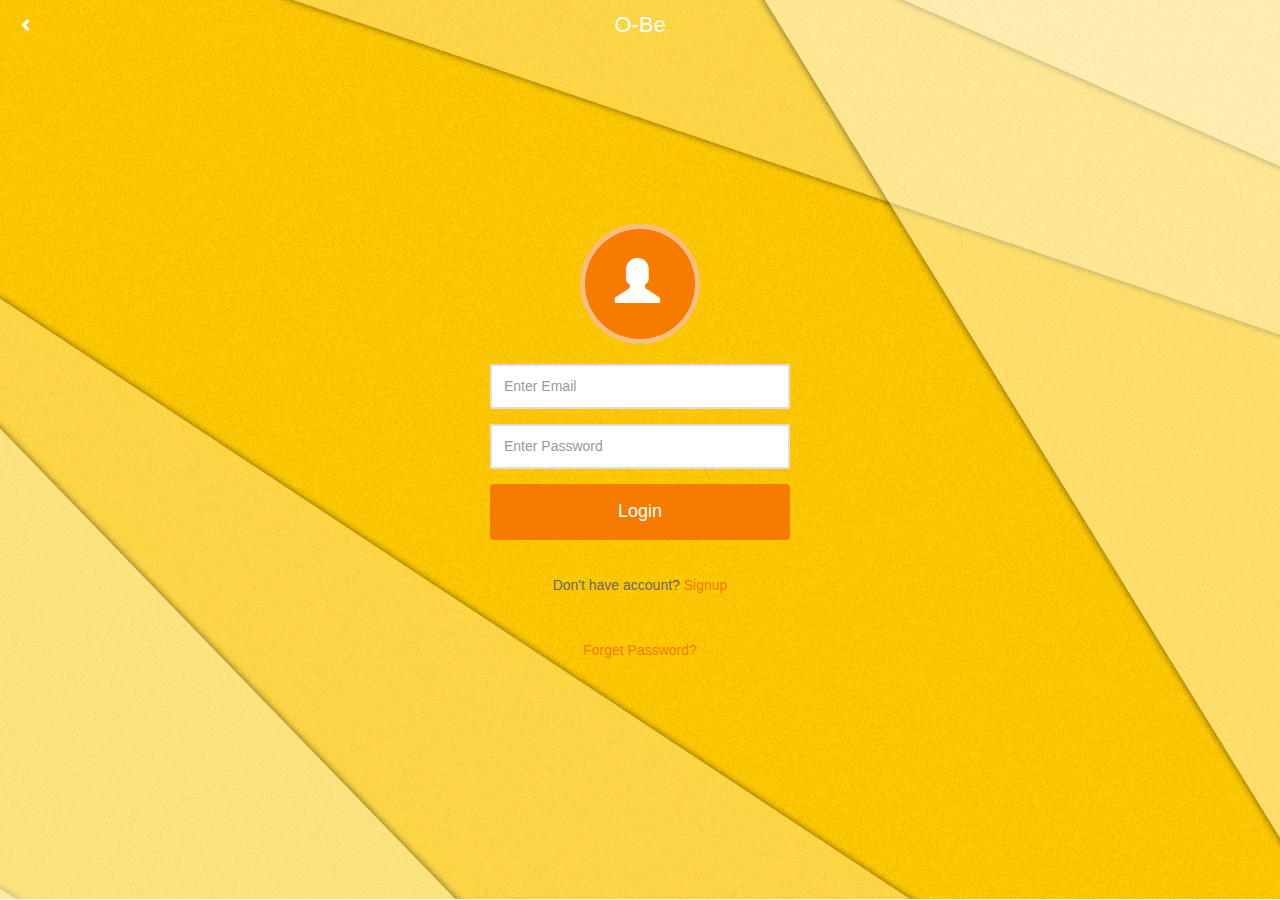
==== commit b6681323: "cordova plugin" ====
--- a/index.html
+++ b/index.html
@@ -18,8 +18,8 @@
     <link href="css/style.css" rel="stylesheet" type="text/css" />
     <link href="css/style.css" rel="stylesheet" type="text/css" /> </head>
 
-<!--<body class="orange"  onload="onLoad()">-->
-<body class="orange">
+<body class="orange"  onload="onLoad()">
+<!--<body class="orange">-->
     <!--/\/\/\/\/\/\/\/\//\/\/\/\\/\//\/\/\/\/\
     <!--
     <!--    LOGIN & REGISTER BLOCK
@@ -1011,7 +1011,7 @@
     <script src="js/bootstrap.min.js" type="text/javascript"></script>
     <script src="js/owlcarousal/owl.carousel.js" type="text/javascript"></script>
     <script src="js/mobile-detect.js" type="text/javascript"></script>
-<!--    <script type="text/javascript" charset="utf-8" src="cordova.js"></script>-->
+    <script type="text/javascript" charset="utf-8" src="cordova.js"></script>
     
     <script src="js/main.js" type="text/javascript"></script>
 </body>
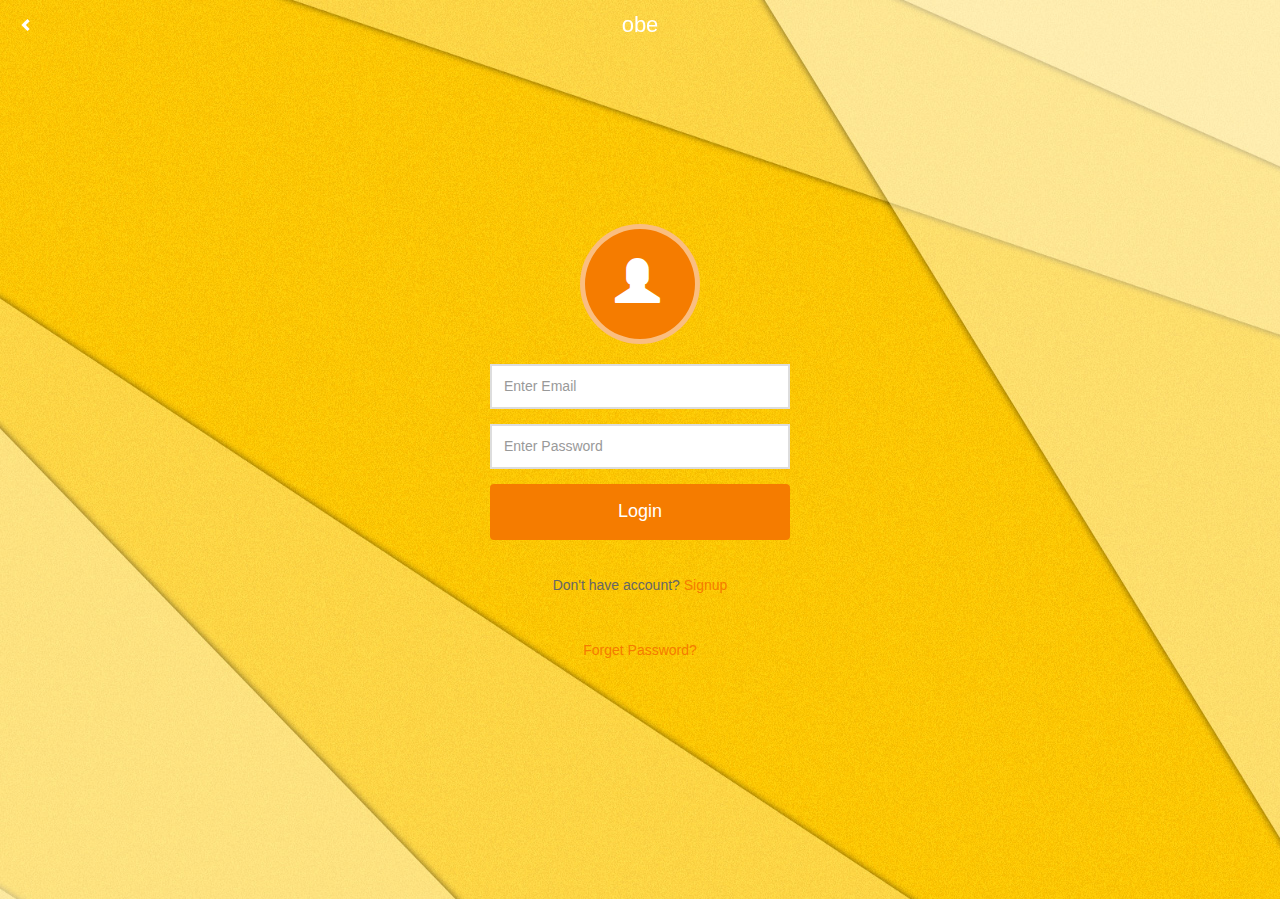
==== commit 30bd0495: "change name" ====
--- a/index.html
+++ b/index.html
@@ -3,7 +3,7 @@
 
 <head>
     <meta charset="utf-8">
-    <title>O-Be Mobile Website</title>
+    <title>obe Mobile Website</title>
     <meta name="viewport" content="width=device-width, initial-scale=1, maximum-scale=1, user-scalable=no">
     <!-- font family  webfont link -->
     <!--<link href='http://fonts.googleapis.com/css?family=Roboto:500,400italic,700,400' rel='stylesheet' type='text/css'>-->
@@ -18,8 +18,8 @@
     <link href="css/style.css" rel="stylesheet" type="text/css" />
     <link href="css/style.css" rel="stylesheet" type="text/css" /> </head>
 
-<body class="orange"  onload="onLoad()">
-<!--<body class="orange">-->
+<!--<body class="orange"  onload="onLoad()">-->
+<body class="orange">
     <!--/\/\/\/\/\/\/\/\//\/\/\/\\/\//\/\/\/\/\
     <!--
     <!--    LOGIN & REGISTER BLOCK
@@ -28,7 +28,7 @@
     <!-- Start of Login  -->
     <div class="page login landing" id="login" data-role="page">
         <div class="header "> <a href="#introduction" data-transition="slide" class="btn btn-primary pull-left back"><span class="glyphicon glyphicon-chevron-left" aria-hidden="true"></span></a>
-            <div class="page_title">O-Be</div>
+            <div class="page_title">obe</div>
         </div>
         <div class="container-fluid">
             <div class="loginblock feature text-center">
@@ -58,7 +58,7 @@
     <!-- Start of Register  -->
     <div class="page login" id="register" data-role="page">
         <div class="header "> <a href="#introduction" data-transition="slide" class="btn btn-primary pull-left back"><span class="glyphicon glyphicon-chevron-left" aria-hidden="true"></span></a>
-            <div class="page_title">O-Be</div>
+            <div class="page_title">obe</div>
         </div>
         <div class="container-fluid">
             <div class="loginblock feature text-center">
@@ -116,25 +116,25 @@
             <div class="page_title">Terms &amp; Condition</div>
         </div>
         <div class="container-fluid" style="text-align:justify;">
-            <h2>Welcome to O-Be</h2>
-            <p>These terms and conditions outline the rules and regulations for the use of O-Be's Website.</p>
-            <br /> <span style="text-transform: capitalize;"> O-Be</span> is located at:
+            <h2>Welcome to obe</h2>
+            <p>These terms and conditions outline the rules and regulations for the use of obe's Website.</p>
+            <br /> <span style="text-transform: capitalize;"> obe</span> is located at:
             <br /> <address> , <br /> - , <br />
             </address>
-            <p>By accessing this website we assume you accept these terms and conditions in full. Do not continue to use O-Be's website if you do not accept all of the terms and conditions stated on this page.</p>
+            <p>By accessing this website we assume you accept these terms and conditions in full. Do not continue to use obe's website if you do not accept all of the terms and conditions stated on this page.</p>
             <p>The following terminology applies to these Terms and Conditions, Privacy Statement and Disclaimer Notice and any or all Agreements: “Client”, “You” and “Your” refers to you, the person accessing this website and accepting the Company’s terms and conditions. “The Company”, “Ourselves”, “We”, “Our” and “Us”, refers to our Company. “Party”, “Parties”, or “Us”, refers to both the Client and ourselves, or either the Client or ourselves. All terms refer to the offer, acceptance and consideration of payment necessary to undertake the process of our assistance to the Client in the most appropriate manner, whether by formal meetings of a fixed duration, or any other means, for the express purpose of meeting the Client’s needs in respect of provision of the Company’s stated services/products, in accordance with and subject to, prevailing law of . Any use of the above terminology or other words in the singular, plural, capitalisation and/or he/she or they, are taken as interchangeable and therefore as referring to same.</p>
             <h2>Cookies</h2>
-            <p>We employ the use of cookies. By using O-Be's website you consent to the use of cookies in accordance with O-Be’s privacy policy.</p>
+            <p>We employ the use of cookies. By using obe's website you consent to the use of cookies in accordance with obe’s privacy policy.</p>
             <p>Most of the modern day interactive web sites use cookies to enable us to retrieve user details for each visit. Cookies are used in some areas of our site to enable the functionality of this area and ease of use for those people visiting. Some of our affiliate / advertising partners may also use cookies.</p>
             <h2>License</h2>
-            <p>Unless otherwise stated, O-Be and/or it’s licensors own the intellectual property rights for all material on O-Be. All intellectual property rights are reserved. You may view and/or print pages from http://www.zfikri.tk for your own personal use subject to restrictions set in these terms and conditions.</p>
+            <p>Unless otherwise stated, obe and/or it’s licensors own the intellectual property rights for all material on obe. All intellectual property rights are reserved. You may view and/or print pages from http://www.zfikri.tk for your own personal use subject to restrictions set in these terms and conditions.</p>
             <p>You must not:</p>
             <ol>
                 <li>Republish material from http://www.zfikri.tk</li>
                 <li>Sell, rent or sub-license material from http://www.zfikri.tk</li>
                 <li>Reproduce, duplicate or copy material from http://www.zfikri.tk</li>
             </ol>
-            <p>Redistribute content from O-Be (unless content is specifically made for redistribution).</p>
+            <p>Redistribute content from obe (unless content is specifically made for redistribution).</p>
             <h2>Hyperlinking to our Content</h2>
             <ol>
                 <li>The following organizations may link to our Web site without prior written approval:
@@ -171,7 +171,7 @@
                 <li>By use of the uniform resource locator (Web address) being linked to; or</li>
                 <li>By use of any other description of our Web site or material being linked to that makes sense within the context and format of content on the linking party's site.</li>
             </ol>
-            <p>No use of O-Be’s logo or other artwork will be allowed for linking absent a trademark license agreement.</p>
+            <p>No use of obe’s logo or other artwork will be allowed for linking absent a trademark license agreement.</p>
             <h2>Iframes</h2>
             <p>Without prior approval and express written permission, you may not create frames around our Web pages or use other techniques that alter in any way the visual presentation or appearance of our Web site.</p>
             <h2>Reservation of Rights</h2>
@@ -206,7 +206,7 @@
             <div id="indexcarousal" class=" indexpage">
                 <div class="item active"> <img src="img/index1.jpg" alt="">
                     <div class="carousel-caption">
-                        <h4>O-Be is Awesome</h4>
+                        <h4>obe is Awesome</h4>
                         <p>Powerfull and Intutive</p>
                     </div>
                 </div>
@@ -241,7 +241,7 @@
         <!-- Header start here -->
         <div class="header">
             <button class="btn btn-primary pull-left opensidebarbtn"> <span class="glyphicon glyphicon-menu-hamburger" aria-hidden="true"></span> </button>
-            <div class="page_title">O-Be</div>
+            <div class="page_title">obe</div>
             <button class="btn btn-primary pull-right notification-btn"><span class="glyphicon glyphicon-bell" aria-hidden="true"></span></button> <span class="badge pull-right badge-notify top-badge">0</span>
             <button class="btn btn-primary pull-right logout-btn"><span class="glyphicon glyphicon-log-out" aria-hidden="true"></span></button>
             <div class="notification-list">
@@ -268,7 +268,7 @@
                 <div id="myCarousel" class="slide">
                     <div class="item active"> <img src="img/profile.png" alt="">
                         <div class="carousel-caption">
-                            <h2>O-Be is Awesome</h2>
+                            <h2>obe is Awesome</h2>
                             <p>Powerfull and Intutive</p>
                         </div>
                     </div>
@@ -288,7 +288,7 @@
             </div>
             <div class="col-md-12">
                 <h3>Welcome</h3>
-                <p>O-Be brings Awesome creativity to your application, an awesome page, great user experience, all of this with better and best frameworks</p>
+                <p>obe brings Awesome creativity to your application, an awesome page, great user experience, all of this with better and best frameworks</p>
             </div>
             <div class="">
                 <div class="col-lg-4 textcenter features">
@@ -326,7 +326,7 @@
                         <div class="col-lg-4 textcenter services">
                             <div class=" img"><img class="" alt="140x140" src="img/services1.jpg"></div>
                             <div class="details">
-                                <h4 class="text-left">O-Be is Awesome</h4>
+                                <h4 class="text-left">obe is Awesome</h4>
                                 <p>Lorem ipsum dolor sit amet, consectetur adipiscing elit. Donec venenatis sagittis ipsum, mollis pharetra nunc auctor in. Aenean quis diam est. </p>
                                 <p><a class="btn btn-default" href="#" role="button">View details »</a></p>
                             </div>
@@ -1011,7 +1011,7 @@
     <script src="js/bootstrap.min.js" type="text/javascript"></script>
     <script src="js/owlcarousal/owl.carousel.js" type="text/javascript"></script>
     <script src="js/mobile-detect.js" type="text/javascript"></script>
-    <script type="text/javascript" charset="utf-8" src="cordova.js"></script>
+<!--    <script type="text/javascript" charset="utf-8" src="cordova.js"></script>-->
     
     <script src="js/main.js" type="text/javascript"></script>
 </body>
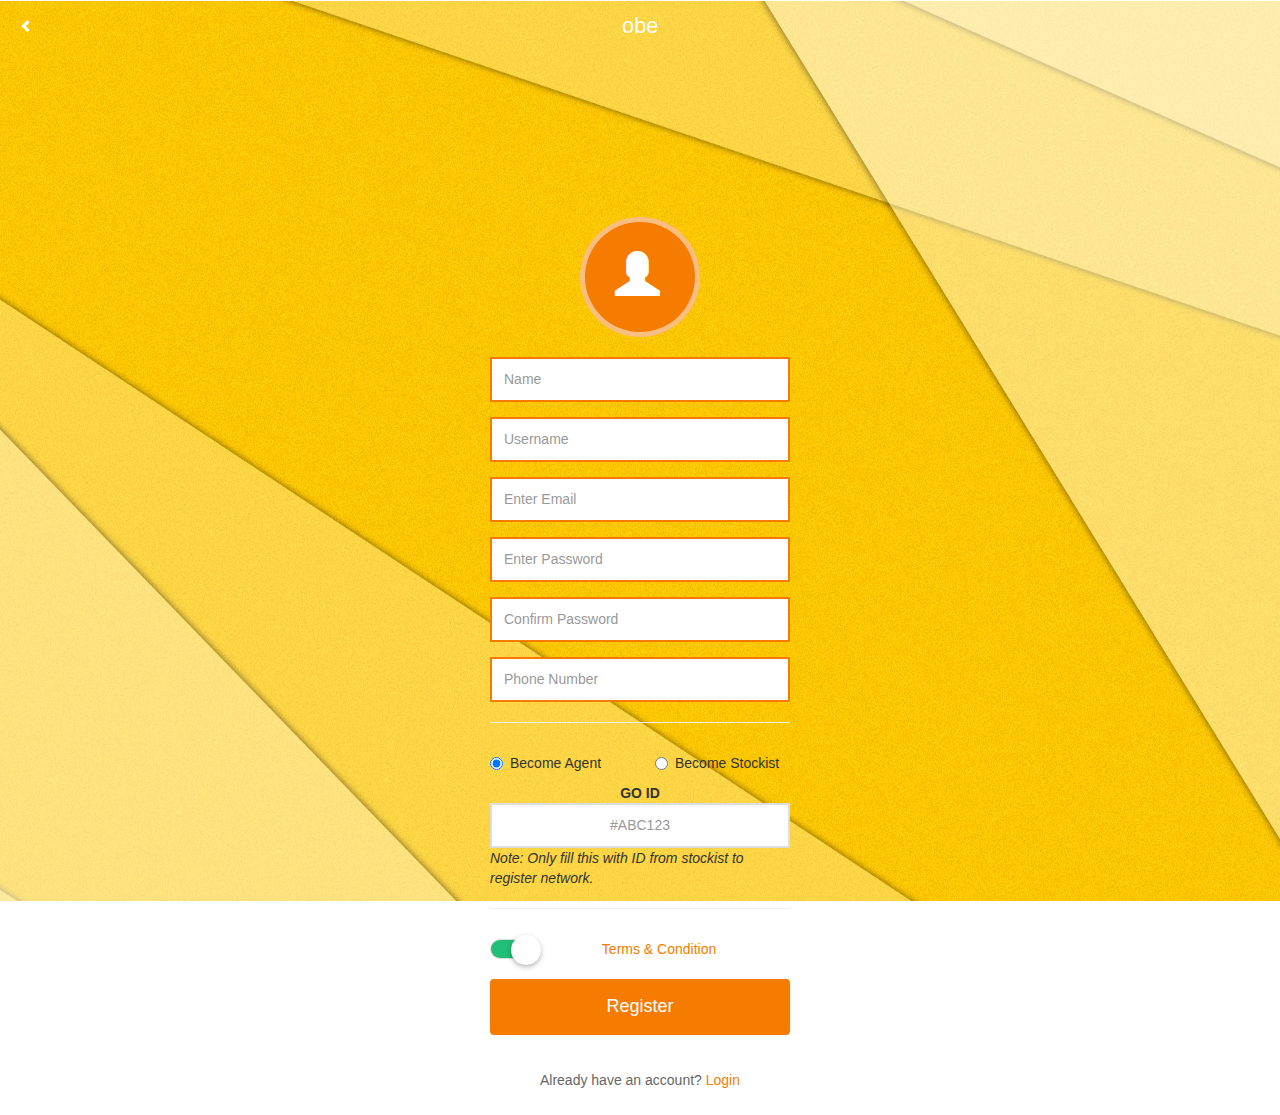
==== commit 3c8c9f04: "changes t&c calling" ====
--- a/index.html
+++ b/index.html
@@ -115,86 +115,8 @@
         <div class="header "> <a href="#register" data-transition="slide" class="btn btn-primary pull-left back"><span class="glyphicon glyphicon-chevron-left" aria-hidden="true"></span></a>
             <div class="page_title">Terms &amp; Condition</div>
         </div>
-        <div class="container-fluid" style="text-align:justify;">
-            <h2>Welcome to obe</h2>
-            <p>These terms and conditions outline the rules and regulations for the use of obe's Website.</p>
-            <br /> <span style="text-transform: capitalize;"> obe</span> is located at:
-            <br /> <address> , <br /> - , <br />
-            </address>
-            <p>By accessing this website we assume you accept these terms and conditions in full. Do not continue to use obe's website if you do not accept all of the terms and conditions stated on this page.</p>
-            <p>The following terminology applies to these Terms and Conditions, Privacy Statement and Disclaimer Notice and any or all Agreements: “Client”, “You” and “Your” refers to you, the person accessing this website and accepting the Company’s terms and conditions. “The Company”, “Ourselves”, “We”, “Our” and “Us”, refers to our Company. “Party”, “Parties”, or “Us”, refers to both the Client and ourselves, or either the Client or ourselves. All terms refer to the offer, acceptance and consideration of payment necessary to undertake the process of our assistance to the Client in the most appropriate manner, whether by formal meetings of a fixed duration, or any other means, for the express purpose of meeting the Client’s needs in respect of provision of the Company’s stated services/products, in accordance with and subject to, prevailing law of . Any use of the above terminology or other words in the singular, plural, capitalisation and/or he/she or they, are taken as interchangeable and therefore as referring to same.</p>
-            <h2>Cookies</h2>
-            <p>We employ the use of cookies. By using obe's website you consent to the use of cookies in accordance with obe’s privacy policy.</p>
-            <p>Most of the modern day interactive web sites use cookies to enable us to retrieve user details for each visit. Cookies are used in some areas of our site to enable the functionality of this area and ease of use for those people visiting. Some of our affiliate / advertising partners may also use cookies.</p>
-            <h2>License</h2>
-            <p>Unless otherwise stated, obe and/or it’s licensors own the intellectual property rights for all material on obe. All intellectual property rights are reserved. You may view and/or print pages from http://www.zfikri.tk for your own personal use subject to restrictions set in these terms and conditions.</p>
-            <p>You must not:</p>
-            <ol>
-                <li>Republish material from http://www.zfikri.tk</li>
-                <li>Sell, rent or sub-license material from http://www.zfikri.tk</li>
-                <li>Reproduce, duplicate or copy material from http://www.zfikri.tk</li>
-            </ol>
-            <p>Redistribute content from obe (unless content is specifically made for redistribution).</p>
-            <h2>Hyperlinking to our Content</h2>
-            <ol>
-                <li>The following organizations may link to our Web site without prior written approval:
-                    <ol>
-                        <li>Government agencies;</li>
-                        <li>Search engines;</li>
-                        <li>News organizations;</li>
-                        <li>Online directory distributors when they list us in the directory may link to our Web site in the same manner as they hyperlink to the Web sites of other listed businesses; and</li>
-                        <li>Systemwide Accredited Businesses except soliciting non-profit organizations, charity shopping malls, and charity fundraising groups which may not hyperlink to our Web site.</li>
-                    </ol>
-                </li>
-            </ol>
-            <ol start="2">
-                <li>These organizations may link to our home page, to publications or to other Web site information so long as the link: (a) is not in any way misleading; (b) does not falsely imply sponsorship, endorsement or approval of the linking party and its products or services; and (c) fits within the context of the linking party's site. </li>
-                <li>We may consider and approve in our sole discretion other link requests from the following types of organizations:
-                    <ol>
-                        <li>commonly-known consumer and/or business information sources such as Chambers of Commerce, American Automobile Association, AARP and Consumers Union;</li>
-                        <li>dot.com community sites;</li>
-                        <li>associations or other groups representing charities, including charity giving sites,</li>
-                        <li>online directory distributors;</li>
-                        <li>internet portals;</li>
-                        <li>accounting, law and consulting firms whose primary clients are businesses; and</li>
-                        <li>educational institutions and trade associations.</li>
-                    </ol>
-                </li>
-            </ol>
-            <p>We will approve link requests from these organizations if we determine that: (a) the link would not reflect unfavorably on us or our accredited businesses (for example, trade associations or other organizations representing inherently suspect types of business, such as work-at-home opportunities, shall not be allowed to link); (b)the organization does not have an unsatisfactory record with us; (c) the benefit to us from the visibility associated with the hyperlink outweighs the absence of
-                <?=$companyName?>; and (d) where the link is in the context of general resource information or is otherwise consistent with editorial content in a newsletter or similar product furthering the mission of the organization.</p>
-            <p>These organizations may link to our home page, to publications or to other Web site information so long as the link: (a) is not in any way misleading; (b) does not falsely imply sponsorship, endorsement or approval of the linking party and it products or services; and (c) fits within the context of the linking party's site.</p>
-            <p>If you are among the organizations listed in paragraph 2 above and are interested in linking to our website, you must notify us by sending an e-mail to <a href="mailto:zulfikrizulkiflee@gmail.com" title="send an email to zulfikrizulkiflee@gmail.com">zulfikrizulkiflee@gmail.com</a>. Please include your name, your organization name, contact information (such as a phone number and/or e-mail address) as well as the URL of your site, a list of any URLs from which you intend to link to our Web site, and a list of the URL(s) on our site to which you would like to link. Allow 2-3 weeks for a response.</p>
-            <p>Approved organizations may hyperlink to our Web site as follows:</p>
-            <ol>
-                <li>By use of our corporate name; or</li>
-                <li>By use of the uniform resource locator (Web address) being linked to; or</li>
-                <li>By use of any other description of our Web site or material being linked to that makes sense within the context and format of content on the linking party's site.</li>
-            </ol>
-            <p>No use of obe’s logo or other artwork will be allowed for linking absent a trademark license agreement.</p>
-            <h2>Iframes</h2>
-            <p>Without prior approval and express written permission, you may not create frames around our Web pages or use other techniques that alter in any way the visual presentation or appearance of our Web site.</p>
-            <h2>Reservation of Rights</h2>
-            <p>We reserve the right at any time and in its sole discretion to request that you remove all links or any particular link to our Web site. You agree to immediately remove all links to our Web site upon such request. We also reserve the right to amend these terms and conditions and its linking policy at any time. By continuing to link to our Web site, you agree to be bound to and abide by these linking terms and conditions.</p>
-            <h2>Removal of links from our website</h2>
-            <p>If you find any link on our Web site or any linked web site objectionable for any reason, you may contact us about this. We will consider requests to remove links but will have no obligation to do so or to respond directly to you.</p>
-            <p>Whilst we endeavour to ensure that the information on this website is correct, we do not warrant its completeness or accuracy; nor do we commit to ensuring that the website remains available or that the material on the website is kept up to date.</p>
-            <h2>Content Liability</h2>
-            <p>We shall have no responsibility or liability for any content appearing on your Web site. You agree to indemnify and defend us against all claims arising out of or based upon your Website. No link(s) may appear on any page on your Web site or within any context containing content or materials that may be interpreted as libelous, obscene or criminal, or which infringes, otherwise violates, or advocates the infringement or other violation of, any third party rights.</p>
-            <h2>Disclaimer</h2>
-            <p>To the maximum extent permitted by applicable law, we exclude all representations, warranties and conditions relating to our website and the use of this website (including, without limitation, any warranties implied by law in respect of satisfactory quality, fitness for purpose and/or the use of reasonable care and skill). Nothing in this disclaimer will:</p>
-            <ol>
-                <li>limit or exclude our or your liability for death or personal injury resulting from negligence;</li>
-                <li>limit or exclude our or your liability for fraud or fraudulent misrepresentation;</li>
-                <li>limit any of our or your liabilities in any way that is not permitted under applicable law; or</li>
-                <li>exclude any of our or your liabilities that may not be excluded under applicable law.</li>
-            </ol>
-            <p>The limitations and exclusions of liability set out in this Section and elsewhere in this disclaimer: (a) are subject to the preceding paragraph; and (b) govern all liabilities arising under the disclaimer or in relation to the subject matter of this disclaimer, including liabilities arising in contract, in tort (including negligence) and for breach of statutory duty.</p>
-            <p>To the extent that the website and the information and services on the website are provided free of charge, we will not be liable for any loss or damage of any nature.</p>
-            <h2></h2>
-            <p></p>
-            <h2>Credit & Contact Information</h2>
-            <p>This Terms and conditions page was created at <a style="color:inherit;text-decoration:none;cursor:text;" href="https://termsandconditionstemplate.com">termsandconditionstemplate.com</a> generator. If you have any queries regarding any of our terms, please contact us.</p>
+        <div class="container-fluid t&c" style="text-align:justify;">
+            
         </div>
         <!-- end of container -->
     </div>
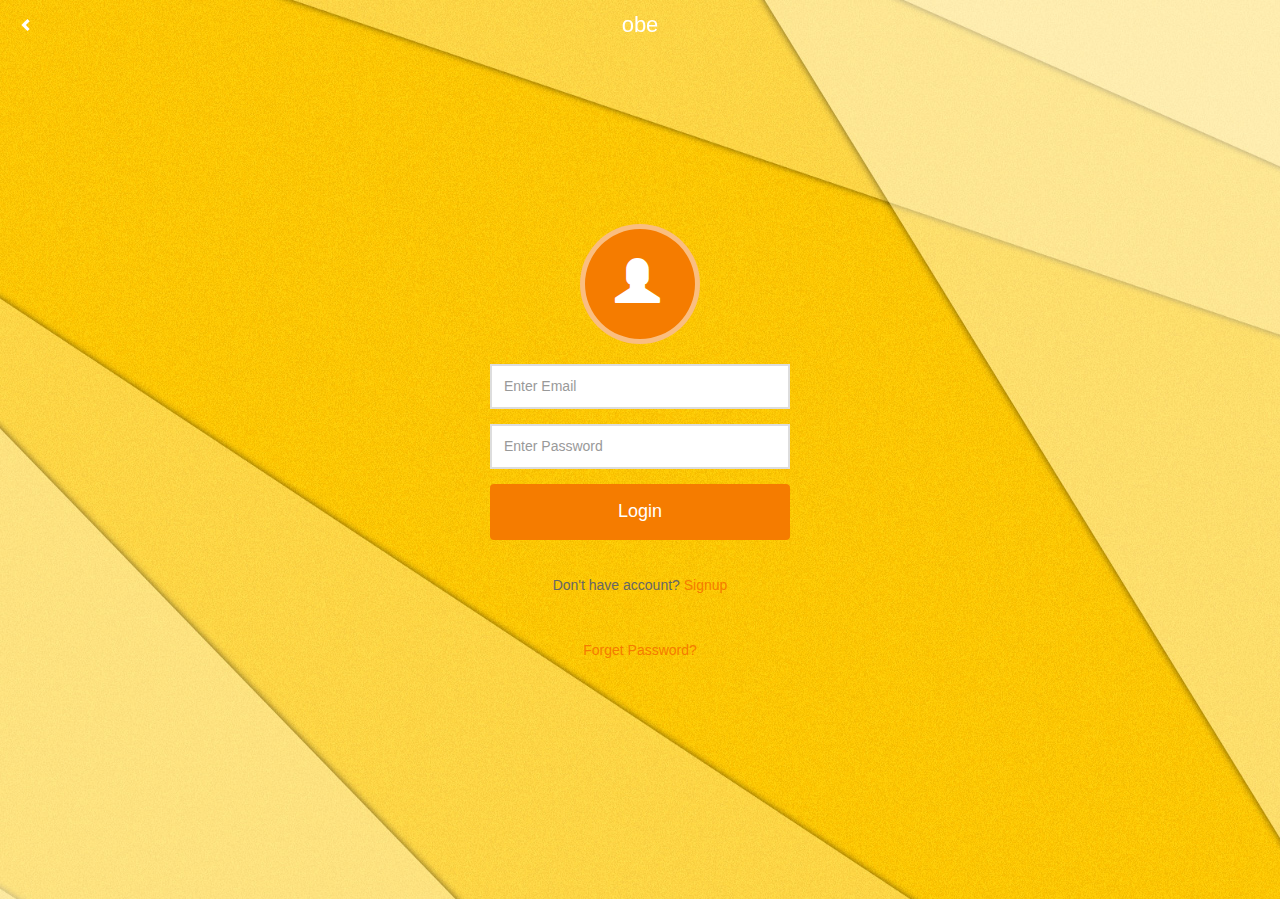
==== commit 571171e9: "Merge branch 'master' into mobile" ====
--- a/index.html
+++ b/index.html
@@ -18,8 +18,8 @@
     <link href="css/style.css" rel="stylesheet" type="text/css" />
     <link href="css/style.css" rel="stylesheet" type="text/css" /> </head>
 
-<!--<body class="orange"  onload="onLoad()">-->
-<body class="orange">
+<body class="orange"  onload="onLoad()">
+<!--<body class="orange">-->
     <!--/\/\/\/\/\/\/\/\//\/\/\/\\/\//\/\/\/\/\
     <!--
     <!--    LOGIN & REGISTER BLOCK
@@ -933,7 +933,7 @@
     <script src="js/bootstrap.min.js" type="text/javascript"></script>
     <script src="js/owlcarousal/owl.carousel.js" type="text/javascript"></script>
     <script src="js/mobile-detect.js" type="text/javascript"></script>
-<!--    <script type="text/javascript" charset="utf-8" src="cordova.js"></script>-->
+    <script type="text/javascript" charset="utf-8" src="cordova.js"></script>
     
     <script src="js/main.js" type="text/javascript"></script>
 </body>
